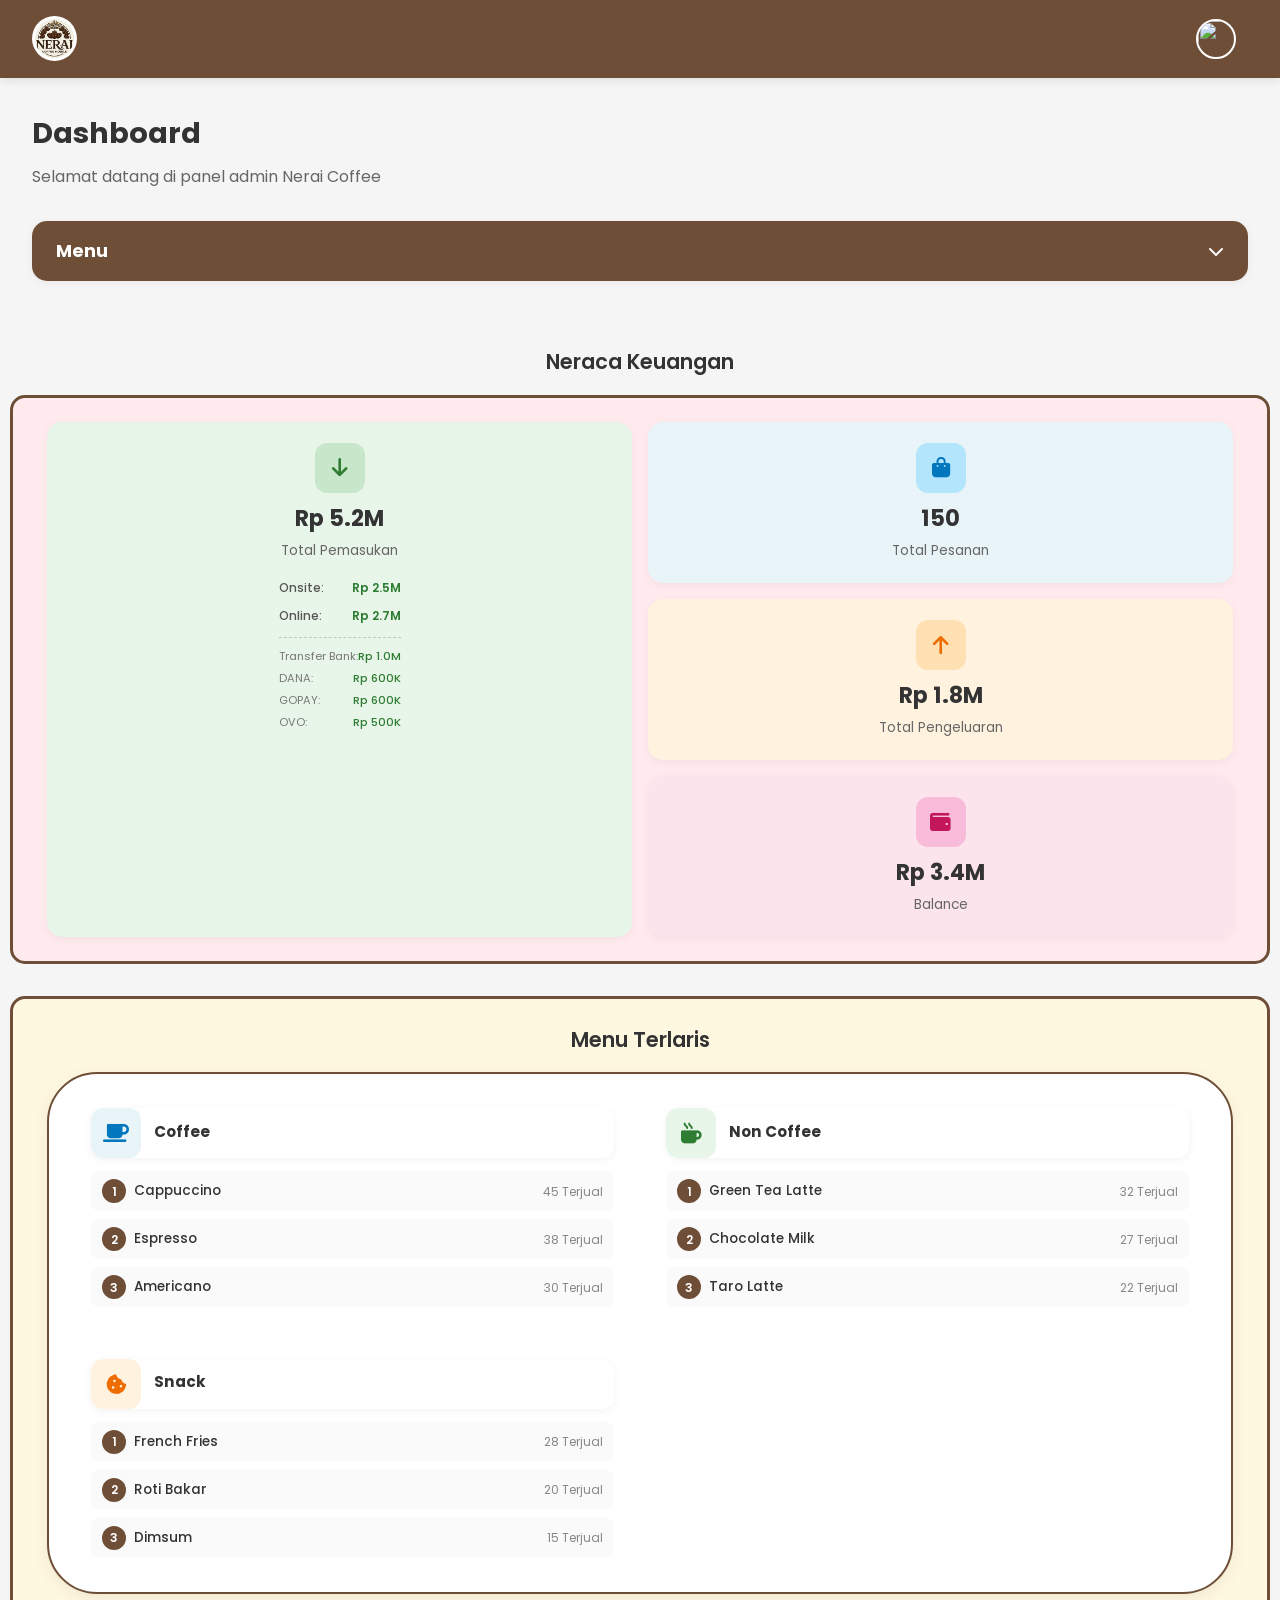
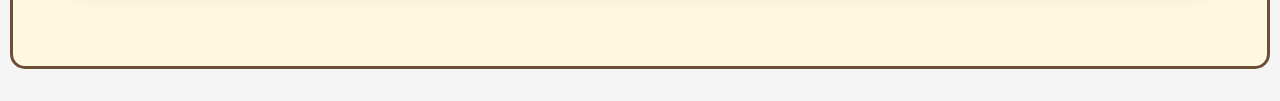
==== dashboard.html @ 58b6d2fd "Add files via upload" ====
<!DOCTYPE html>
<html lang="id">
<head>
    <meta charset="UTF-8">
    <meta name="viewport" content="width=device-width, initial-scale=1.0">
    <title>Dashboard - Nerai Coffee</title>
    <link rel="stylesheet" href="styles.css">
    <link href="https://fonts.googleapis.com/css2?family=Poppins:wght@300;400;500;600;700&display=swap" rel="stylesheet">
    <link rel="stylesheet" href="https://cdnjs.cloudflare.com/ajax/libs/font-awesome/6.4.0/css/all.min.css">
    <script src="https://unpkg.com/@supabase/supabase-js@2"></script>
    <style>
        * {
            margin: 0;
            padding: 0;
            box-sizing: border-box;
        }

        body {
            font-family: 'Poppins', sans-serif;
            background: #f5f5f5;
            min-height: 100vh;
        }

        /* Dashboard Navbar */
        .dashboard-navbar {
            background: #6f4e37;
            padding: 0.8rem 2rem;
            display: flex;
            justify-content: space-between;
            align-items: center;
            box-shadow: 0 2px 10px rgba(0, 0, 0, 0.1);
        }

        .navbar-left {
            display: flex;
            align-items: center;
            gap: 12px;
        }

        .navbar-logo {
            width: 45px;
            height: 45px;
            border-radius: 50%;
            object-fit: contain;
            background: white;
            padding: 3px;
        }

        .navbar-brand {
            color: white;
            font-size: 1.4rem;
            font-weight: 600;
        }

        .navbar-right {
            display: flex;
            align-items: center;
            gap: 12px;
        }

        .admin-info {
            display: flex;
            align-items: center;
            gap: 10px;
            cursor: pointer;
            padding: 6px 12px;
            border-radius: 25px;
            transition: background 0.3s ease;
        }

        .admin-info:hover {
            background: rgba(255, 255, 255, 0.1);
        }

        .admin-name {
            color: white;
            font-size: 0.95rem;
            font-weight: 500;
        }

        .admin-photo {
            width: 40px;
            height: 40px;
            border-radius: 50%;
            object-fit: cover;
            border: 2px solid white;
        }

        /* Dashboard Content */
        .dashboard-container {
            padding: 2rem;
            max-width: 1400px;
            margin: 0 auto;
        }

        .dashboard-header {
            margin-bottom: 2rem;
        }

        .dashboard-header h1 {
            color: #333;
            font-size: 1.8rem;
            margin-bottom: 0.5rem;
        }

        .dashboard-header p {
            color: #666;
            font-size: 1rem;
        }

        /* Section Title */
        .section-title {
            font-size: 1.3rem;
            color: #333;
            margin-bottom: 1rem;
            margin-top: 0;
            font-weight: 600;
            text-align: center;
        }

        .menu-popular-container .section-title {
            margin-top: 0;
        }

        /* Stats Container */
        .stats-container {
            background: #ffebee;
            padding: 1.5rem;
            padding-left: calc(1.5rem + 10px);
            padding-right: calc(1.5rem + 10px);
            border-radius: 15px;
            margin-bottom: 2rem;
            border: 3px solid #6f4e37;
            margin-left: 10px;
            margin-right: 10px;
        }

        /* Stats Cards */
        .stats-grid {
            display: grid;
            grid-template-columns: 1fr 1fr;
            gap: 1rem;
        }

        .stat-card.revenue {
            grid-row: span 3;
        }

        .stat-card {
            padding: 1.2rem;
            border-radius: 15px;
            display: flex;
            flex-direction: column;
            align-items: center;
            text-align: center;
            gap: 0.5rem;
            box-shadow: 0 2px 8px rgba(0, 0, 0, 0.05);
            border: 2px solid transparent;
            transition: all 0.3s ease;
            cursor: pointer;
        }

        .stat-card:hover {
            border: 2px solid #6f4e37;
            transform: scale(1.03) translateY(-5px);
            box-shadow: 0 8px 20px rgba(111, 78, 55, 0.2);
        }

        .stat-card.orders {
            background: #e8f4f8;
        }

        .stat-card.revenue {
            background: #e8f5e9;
        }

        .stat-card.expense {
            background: #fff3e0;
        }

        .stat-card.balance {
            background: #fce4ec;
        }

        .stat-icon {
            width: 50px;
            height: 50px;
            border-radius: 12px;
            display: flex;
            align-items: center;
            justify-content: center;
            font-size: 1.3rem;
        }

        .stat-card.orders .stat-icon {
            background: #b3e5fc;
            color: #0277bd;
        }

        .stat-card.revenue .stat-icon {
            background: #c8e6c9;
            color: #2e7d32;
        }

        .stat-card.expense .stat-icon {
            background: #ffe0b2;
            color: #ef6c00;
        }

        .stat-card.balance .stat-icon {
            background: #f8bbd9;
            color: #c2185b;
        }

        .menu-btn.logout-btn {
            background: #ffebee;
            border-color: #dc3545;
        }

        .menu-btn.logout-btn i,
        .menu-btn.logout-btn span {
            color: #dc3545;
        }

        .menu-btn.logout-btn:hover {
            background: #dc3545;
            border-color: #dc3545;
        }

        .menu-btn.logout-btn:hover i,
        .menu-btn.logout-btn:hover span {
            color: white;
        }

        /* Menu Accordion */

        .stat-content h3 {
            font-size: 1.4rem;
            color: #333;
            margin-bottom: 0.2rem;
        }

        .stat-content p {
            color: #666;
            font-size: 0.85rem;
        }

        /* Revenue Breakdown */
        .revenue-breakdown {
            margin-top: 0.8rem;
            width: 100%;
            text-align: left;
        }

        .breakdown-item {
            display: flex;
            justify-content: space-between;
            font-size: 0.75rem;
            padding: 4px 0;
            color: #555;
        }

        .breakdown-label {
            font-weight: 500;
        }

        .breakdown-value {
            font-weight: 600;
            color: #2e7d32;
        }

        .online-breakdown {
            margin-top: 0.5rem;
            padding-top: 0.5rem;
            border-top: 1px dashed rgba(46, 125, 50, 0.3);
        }

        .breakdown-item-small {
            display: flex;
            justify-content: space-between;
            font-size: 0.7rem;
            padding: 2px 0;
            color: #777;
        }

        .breakdown-label-small {
            font-weight: 400;
        }

        .breakdown-value-small {
            font-weight: 500;
            color: #2e7d32;
        }

        /* Menu Popular Container */
        .menu-popular-container {
            background: #fff8e1;
            padding: 1.5rem;
            padding-left: calc(1.5rem + 10px);
            padding-right: calc(1.5rem + 10px);
            border-radius: 15px;
            border: 3px solid #6f4e37;
            margin-bottom: 2rem;
            margin-left: 10px;
            margin-right: 10px;
            max-width: 100%;
            box-sizing: border-box;
        }

        .menu-categories {
            display: grid;
            grid-template-columns: repeat(2, 1fr);
            gap: 1rem;
            width: 100%;
        }

        .menu-category {
            background: white;
            border-radius: 12px;
            padding: 1rem;
            display: flex;
            align-items: center;
            gap: 0.8rem;
            box-shadow: 0 2px 8px rgba(0, 0, 0, 0.05);
            border: 2px solid transparent;
            transition: all 0.3s ease;
            cursor: pointer;
            overflow: hidden;
            min-width: 0;
        }

        .menu-category:hover {
            border: 2px solid #6f4e37;
            transform: translateY(-3px);
            box-shadow: 0 4px 12px rgba(111, 78, 55, 0.15);
        }

        .category-icon {
            width: 50px;
            height: 50px;
            border-radius: 12px;
            display: flex;
            align-items: center;
            justify-content: center;
            font-size: 1.3rem;
            flex-shrink: 0;
        }

        .menu-category.coffee .category-icon {
            background: #e8f4f8;
            color: #0277bd;
        }

        .menu-category.noncoffee .category-icon {
            background: #e8f5e9;
            color: #2e7d32;
        }

        .menu-category.snack .category-icon {
            background: #fff3e0;
            color: #ef6c00;
        }

        .menu-category.dessert .category-icon {
            background: #fce4ec;
            color: #c2185b;
        }

        /* Menu Category Group */
        .menu-category-group {
            background: white;
            border-radius: 12px;
            padding: 1rem;
            border: 2px solid transparent;
            transition: all 0.3s ease;
            overflow: hidden;
            min-width: 0;
        }

        .menu-category-group:hover {
            border: 2px solid #6f4e37;
            transform: translateY(-3px);
            box-shadow: 0 4px 12px rgba(111, 78, 55, 0.15);
        }

        .menu-category-group .menu-category {
            border: none;
            padding: 0;
            margin-bottom: 0.8rem;
        }

        .menu-category-group .menu-category:hover {
            transform: none;
            box-shadow: none;
            border: none;
        }

        .category-items {
            display: flex;
            flex-direction: column;
            gap: 0.5rem;
        }

        .category-item {
            display: flex;
            align-items: center;
            gap: 0.5rem;
            padding: 0.5rem 0.7rem;
            background: #fafafa;
            border-radius: 8px;
            font-size: 0.85rem;
        }

        .item-rank {
            width: 24px;
            height: 24px;
            border-radius: 50%;
            background: #6f4e37;
            color: white;
            display: flex;
            align-items: center;
            justify-content: center;
            font-size: 0.75rem;
            font-weight: 600;
            flex-shrink: 0;
        }

        .category-item .item-name {
            flex: 1;
            color: #333;
            font-weight: 500;
            overflow-wrap: break-word;
            word-break: break-word;
        }

        .category-item .item-count {
            color: #888;
            font-size: 0.75rem;
            flex-shrink: 0;
        }

        .category-content h3 {
            font-size: 0.95rem;
            color: #333;
            margin-bottom: 0.2rem;
        }

        .best-item {
            font-size: 0.85rem;
            color: #6f4e37;
            font-weight: 600;
            margin-bottom: 0.1rem;
            word-break: break-word;
            overflow-wrap: break-word;
        }

        .item-count {
            font-size: 0.75rem;
            color: #666;
            word-break: break-word;
            overflow-wrap: break-word;
        }

        /* Menu Accordion */
        .menu-accordion {
            background: white;
            border-radius: 15px;
            box-shadow: 0 2px 10px rgba(0, 0, 0, 0.05);
            margin-bottom: 2rem;
            overflow: hidden;
        }

        .accordion-header {
            background: #6f4e37;
            padding: 1rem 1.5rem;
            display: flex;
            justify-content: space-between;
            align-items: center;
            cursor: pointer;
            transition: background 0.3s ease;
        }

        .accordion-header:hover {
            background: #5a3f2d;
        }

        .accordion-header h3 {
            color: white;
            font-size: 1.1rem;
            margin: 0;
        }

        .accordion-header i {
            color: white;
            font-size: 1rem;
            transition: transform 0.3s ease;
        }

        .accordion-header.active i {
            transform: rotate(180deg);
        }

        .accordion-content {
            max-height: 0;
            overflow: hidden;
            transition: max-height 0.3s ease;
            background: white;
        }

        .accordion-content.active {
            max-height: 500px;
        }

        .menu-buttons {
            padding: 1.5rem;
            display: flex;
            flex-wrap: wrap;
            gap: 1rem;
            justify-content: center;
        }

        .menu-btn {
            width: 100px;
            height: 100px;
            border-radius: 12px;
            background: #f5f5f5;
            border: 2px solid #6f4e37;
            display: flex;
            flex-direction: column;
            align-items: center;
            justify-content: center;
            gap: 8px;
            cursor: pointer;
            transition: all 0.3s ease;
        }

        .menu-btn:hover {
            background: #6f4e37;
            transform: scale(1.05);
            box-shadow: 0 4px 15px rgba(111, 78, 55, 0.3);
            border-radius: 12px;
        }

        .menu-btn:hover i,
        .menu-btn:hover span {
            color: white;
        }

        .menu-btn i {
            font-size: 1.8rem;
            color: #6f4e37;
            transition: color 0.3s ease;
        }

        .menu-btn span {
            font-size: 0.75rem;
            color: #333;
            font-weight: 500;
            transition: color 0.3s ease;
        }

        /* Responsive */
        @media (max-width: 768px) {
            .dashboard-navbar {
                padding: 0.8rem 1rem;
            }

            .navbar-brand {
                font-size: 1.1rem;
            }

            .admin-name {
                display: none;
            }

            .dashboard-container {
                padding: 1rem;
            }

            .stats-container {
                padding: 1rem;
            }

            .stats-grid {
                grid-template-columns: repeat(2, 1fr);
                gap: 0.8rem;
            }

            .stat-card {
                padding: 1rem;
            }

            .stat-icon {
                width: 45px;
                height: 45px;
                font-size: 1.1rem;
            }

            .stat-content h3 {
                font-size: 1.2rem;
            }

            .stat-content p {
                font-size: 0.75rem;
            }

            .dashboard-header h1 {
                font-size: 1.5rem;
            }

            .dashboard-header p {
                font-size: 0.9rem;
            }

            .menu-categories {
                grid-template-columns: 1fr;
            }

            .menu-category-group {
                margin-bottom: 0.5rem;
            }
        }

        @media (max-width: 480px) {
            .stats-grid {
                grid-template-columns: 1fr;
            }
        }
    </style>
</head>
<body>
    <!-- Dashboard Navbar -->
    <nav class="dashboard-navbar">
        <div class="navbar-left">
            <img id="navLogo" src="logo.png" alt="" class="navbar-logo">
            <span id="navBrand" class="navbar-brand"></span>
        </div>
        <div class="navbar-right">
            <div class="admin-info" onclick="showAdminMenu()">
                <span id="navAdminName" class="admin-name"></span>
                <img id="navAdminPhoto" src="" alt="" class="admin-photo">
            </div>
        </div>
    </nav>

    <!-- Dashboard Content -->
    <div class="dashboard-container">
        <div class="dashboard-header">
            <h1>Dashboard</h1>
            <p>Selamat datang di panel admin Nerai Coffee</p>
        </div>

        <!-- Menu Accordion -->
        <div class="menu-accordion">
            <div class="accordion-header" onclick="toggleAccordion()">
                <h3>Menu</h3>
                <i class="fas fa-chevron-down" id="accordionIcon"></i>
            </div>
            <div class="accordion-content" id="accordionContent">
                <div class="menu-buttons">
                    <button class="menu-btn" onclick="navigateTo('identitas')">
                        <i class="fas fa-user"></i>
                        <span>Identitas</span>
                    </button>
                    <button class="menu-btn" onclick="navigateTo('pengaturan')">
                        <i class="fas fa-cog"></i>
                        <span>Pengaturan</span>
                    </button>
                    <button class="menu-btn" onclick="navigateTo('product')">
                        <i class="fas fa-coffee"></i>
                        <span>Product</span>
                    </button>
                    <button class="menu-btn" onclick="navigateTo('pemasukan')">
                        <i class="fas fa-arrow-down"></i>
                        <span>Pemasukan</span>
                    </button>
                    <button class="menu-btn" onclick="navigateTo('pengeluaran')">
                        <i class="fas fa-arrow-up"></i>
                        <span>Pengeluaran</span>
                    </button>
                    <button class="menu-btn" onclick="navigateTo('laporan')">
                        <i class="fas fa-file-alt"></i>
                        <span>Laporan</span>
                    </button>
                    <button class="menu-btn" onclick="navigateTo('transaksi-berlangsung')">
                        <i class="fas fa-spinner fa-spin"></i>
                        <span>Transaksi Berlangsung</span>
                    </button>
                    <button class="menu-btn" onclick="navigateTo('backup-reset')">
                        <i class="fas fa-database"></i>
                        <span>Back Up & Reset</span>
                    </button>
                    <button class="menu-btn logout-btn" onclick="handleLogout()">
                        <i class="fas fa-sign-out-alt"></i>
                        <span>LogOut</span>
                    </button>
                </div>
            </div>
        </div>
    </div>

    <h2 class="section-title">Neraca Keuangan</h2>
    <!-- Stats Cards Container -->
    <div class="stats-container">
        <div class="stats-grid">
            <div class="stat-card revenue">
                <div class="stat-icon">
                    <i class="fas fa-arrow-down"></i>
                </div>
                <div class="stat-content">
                    <h3>Rp 5.2M</h3>
                    <p>Total Pemasukan</p>
                    <div class="revenue-breakdown">
                        <div class="breakdown-item">
                            <span class="breakdown-label">Onsite:</span>
                            <span class="breakdown-value">Rp 2.5M</span>
                        </div>
                        <div class="breakdown-item">
                            <span class="breakdown-label">Online:</span>
                            <span class="breakdown-value">Rp 2.7M</span>
                        </div>
                        <div class="online-breakdown">
                            <div class="breakdown-item-small">
                                <span class="breakdown-label-small">Transfer Bank:</span>
                                <span class="breakdown-value-small">Rp 1.0M</span>
                            </div>
                            <div class="breakdown-item-small">
                                <span class="breakdown-label-small">DANA:</span>
                                <span class="breakdown-value-small">Rp 600K</span>
                            </div>
                            <div class="breakdown-item-small">
                                <span class="breakdown-label-small">GOPAY:</span>
                                <span class="breakdown-value-small">Rp 600K</span>
                            </div>
                            <div class="breakdown-item-small">
                                <span class="breakdown-label-small">OVO:</span>
                                <span class="breakdown-value-small">Rp 500K</span>
                            </div>
                        </div>
                    </div>
                </div>
            </div>
            <div class="stat-card orders">
                <div class="stat-icon">
                    <i class="fas fa-shopping-bag"></i>
                </div>
                <div class="stat-content">
                    <h3>150</h3>
                    <p>Total Pesanan</p>
                </div>
            </div>
            <div class="stat-card expense">
                <div class="stat-icon">
                    <i class="fas fa-arrow-up"></i>
                </div>
                <div class="stat-content">
                    <h3>Rp 1.8M</h3>
                    <p>Total Pengeluaran</p>
                </div>
            </div>
            <div class="stat-card balance">
                <div class="stat-icon">
                    <i class="fas fa-wallet"></i>
                </div>
                <div class="stat-content">
                    <h3>Rp 3.4M</h3>
                    <p>Balance</p>
                </div>
            </div>
        </div>
    </div>

    <!-- Menu Terlaris -->
    <div class="menu-popular-container">
        <h2 class="section-title">Menu Terlaris</h2>
        <div class="menu-categories">
            <!-- Coffee -->
            <div class="menu-category-group coffee-group">
                <div class="menu-category coffee">
                    <div class="category-icon">
                        <i class="fas fa-coffee"></i>
                    </div>
                    <div class="category-content">
                        <h3>Coffee</h3>
                    </div>
                </div>
                <div class="category-items">
                    <div class="category-item">
                        <span class="item-rank">1</span>
                        <span class="item-name">Cappuccino</span>
                        <span class="item-count">45 Terjual</span>
                    </div>
                    <div class="category-item">
                        <span class="item-rank">2</span>
                        <span class="item-name">Espresso</span>
                        <span class="item-count">38 Terjual</span>
                    </div>
                    <div class="category-item">
                        <span class="item-rank">3</span>
                        <span class="item-name">Americano</span>
                        <span class="item-count">30 Terjual</span>
                    </div>
                </div>
            </div>

            <!-- Non Coffee -->
            <div class="menu-category-group noncoffee-group">
                <div class="menu-category noncoffee">
                    <div class="category-icon">
                        <i class="fas fa-mug-hot"></i>
                    </div>
                    <div class="category-content">
                        <h3>Non Coffee</h3>
                    </div>
                </div>
                <div class="category-items">
                    <div class="category-item">
                        <span class="item-rank">1</span>
                        <span class="item-name">Green Tea Latte</span>
                        <span class="item-count">32 Terjual</span>
                    </div>
                    <div class="category-item">
                        <span class="item-rank">2</span>
                        <span class="item-name">Chocolate Milk</span>
                        <span class="item-count">27 Terjual</span>
                    </div>
                    <div class="category-item">
                        <span class="item-rank">3</span>
                        <span class="item-name">Taro Latte</span>
                        <span class="item-count">22 Terjual</span>
                    </div>
                </div>
            </div>

            <!-- Snack -->
            <div class="menu-category-group snack-group">
                <div class="menu-category snack">
                    <div class="category-icon">
                        <i class="fas fa-cookie-bite"></i>
                    </div>
                    <div class="category-content">
                        <h3>Snack</h3>
                    </div>
                </div>
                <div class="category-items">
                    <div class="category-item">
                        <span class="item-rank">1</span>
                        <span class="item-name">French Fries</span>
                        <span class="item-count">28 Terjual</span>
                    </div>
                    <div class="category-item">
                        <span class="item-rank">2</span>
                        <span class="item-name">Roti Bakar</span>
                        <span class="item-count">20 Terjual</span>
                    </div>
                    <div class="category-item">
                        <span class="item-rank">3</span>
                        <span class="item-name">Dimsum</span>
                        <span class="item-count">15 Terjual</span>
                    </div>
                </div>
            </div>
        </div>
    </div>

    <script>
        function toggleAccordion() {
            const header = document.querySelector('.accordion-header');
            const content = document.getElementById('accordionContent');
            const icon = document.getElementById('accordionIcon');
            
            header.classList.toggle('active');
            content.classList.toggle('active');
        }

        // Close accordion when clicking outside
        document.addEventListener('click', function(event) {
            const accordion = document.querySelector('.menu-accordion');
            const header = document.querySelector('.accordion-header');
            const content = document.getElementById('accordionContent');
            
            if (!accordion.contains(event.target) && content.classList.contains('active')) {
                header.classList.remove('active');
                content.classList.remove('active');
            }
        });

        // Supabase Configuration
        const supabaseUrl = 'https://fzrmhmedruvzyvyvgudw.supabase.co';
        const supabaseKey = 'eyJhbGciOiJIUzI1NiIsInR5cCI6IkpXVCJ9.eyJpc3MiOiJzdXBhYmFzZSIsInJlZiI6ImZ6cm1obWVkcnV2enl2eXZndWR3Iiwicm9sZSI6ImFub24iLCJpYXQiOjE3Nzc3NDkzODUsImV4cCI6MjA5MzMyNTM4NX0.0HNIWfahho-IswD2xUDcsADo6GgtN7DgBJj-SlznXNE';
        let supabaseClient;
        try {
            supabaseClient = window.supabase.createClient(supabaseUrl, supabaseKey);
        } catch(e) {
            console.error('Supabase init error:', e);
        }

        // Load navbar data from Supabase
        async function loadNavbarData() {
            if (!supabaseClient) return;
            try {
                const { data, error } = await supabaseClient
                    .from('identitas')
                    .select('*')
                    .limit(1);
                
                if (error) {
                    console.error('Load navbar error:', error);
                    return;
                }
                
                if (data && data.length > 0) {
                    const row = data[0];
                    if (row.logo_usaha) document.getElementById('navLogo').src = row.logo_usaha;
                    if (row.nama_usaha) document.getElementById('navBrand').textContent = row.nama_usaha;
                    if (row.owner) document.getElementById('navAdminName').textContent = row.owner;
                    if (row.photo_owner) document.getElementById('navAdminPhoto').src = row.photo_owner;
                }
            } catch(e) {
                console.error('Load navbar error:', e);
            }
        }

        document.addEventListener('DOMContentLoaded', function() {
            loadNavbarData();
        });

        function navigateTo(page) {
            if (page === 'identitas') {
                window.location.href = 'identitas.html';
            } else if (page === 'pengaturan') {
                window.location.href = 'pengaturan.html';
            } else {
                showNotification(`Navigasi ke ${page}`, 'info');
            }
        }

        function handleLogout() {
            showNotification('Logout berhasil!', 'success');
            setTimeout(() => {
                window.location.href = 'index.html';
            }, 1500);
        }

        function showAdminMenu() {
            // Demo function - can be expanded with dropdown menu
            showNotification('Menu admin clicked', 'info');
        }

        // Notification function
        function showNotification(message, type = 'info') {
            const notification = document.createElement('div');
            notification.style.cssText = `
                position: fixed;
                top: 20px;
                right: 20px;
                padding: 15px 20px;
                border-radius: 8px;
                color: white;
                font-weight: 500;
                z-index: 9999;
                animation: slideIn 0.3s ease;
                background: ${type === 'success' ? '#28a745' : type === 'error' ? '#dc3545' : '#6f4e37'};
            `;
            notification.textContent = message;
            document.body.appendChild(notification);

            setTimeout(() => {
                notification.style.animation = 'slideOut 0.3s ease';
                setTimeout(() => notification.remove(), 300);
            }, 3000);
        }
    </script>
</body>
</html>
---- styles.css ----
* {
    margin: 0;
    padding: 0;
    box-sizing: border-box;
}

body {
    font-family: 'Poppins', sans-serif;
    line-height: 1.6;
    color: #333;
    background-color: #f8f9fa;
}

.container {
    max-width: 1200px;
    margin: 0 auto;
    padding: 0 20px;
}

/* Header */
.header {
    background: #fff;
    box-shadow: 0 2px 10px rgba(0,0,0,0.1);
    position: fixed;
    top: 0;
    width: 100%;
    z-index: 1000;
}

.nav-wrapper {
    display: flex;
    justify-content: space-between;
    align-items: center;
    padding: 1rem 0;
}

.logo {
    display: flex;
    align-items: center;
    font-size: 1.5rem;
    font-weight: 600;
    color: #6f4e37;
}

.logo-img {
    width: 36px;
    height: 36px;
    margin-right: 10px;
    object-fit: contain;
    border-radius: 50%;
    padding: 2px;
    background: white;
}

.orders-btn {
    background: transparent;
    color: #6f4e37;
    border: 2px solid #6f4e37;
    padding: 10px 15px;
    border-radius: 50px;
    cursor: pointer;
    font-size: 1.1rem;
    transition: all 0.3s ease;
}

.orders-btn:hover {
    background: #6f4e37;
    color: white;
}

.cart-btn {
    background: #6f4e37;
    color: white;
    border: none;
    padding: 10px 15px;
    border-radius: 50px;
    cursor: pointer;
    position: relative;
    font-size: 1.1rem;
}

.cart-count {
    position: absolute;
    top: -5px;
    right: -5px;
    background: #ff6b6b;
    color: white;
    border-radius: 50%;
    width: 20px;
    height: 20px;
    display: flex;
    align-items: center;
    justify-content: center;
    font-size: 0.8rem;
    font-weight: bold;
}

/* Hero Section */
.hero {
    background: linear-gradient(135deg, rgba(0, 0, 0, 0.7) 0%, rgba(0, 0, 0, 0.5) 100%), url('bg hero.jpg');
    background-size: cover;
    background-position: center;
    background-repeat: no-repeat;
    color: white;
    padding: 120px 0 80px;
    text-align: center;
}

.hero-content h1 {
    font-size: 2.5rem;
    margin-bottom: 1rem;
    font-weight: 600;
}

.hero-content p {
    font-size: 1.1rem;
    margin-bottom: 2rem;
    opacity: 0.9;
}

.hero-buttons {
    display: flex;
    gap: 1rem;
    justify-content: center;
    flex-wrap: wrap;
}

.btn {
    padding: 12px 24px;
    border: none;
    border-radius: 50px;
    cursor: pointer;
    font-size: 1rem;
    font-weight: 500;
    transition: all 0.3s ease;
    text-decoration: none;
    display: inline-flex;
    align-items: center;
    gap: 8px;
}

.btn-primary {
    background: #ff6b6b;
    color: white;
}

.btn-primary:hover {
    background: #ff5252;
    transform: translateY(-2px);
}

.btn-outline {
    background: transparent;
    color: white;
    border: 2px solid white;
}

.btn-outline:hover {
    background: white;
    color: #6f4e37;
}

/* About Section */
.about {
    padding: 80px 0;
    background: #f8f8f8;
}

.about-content {
    max-width: 800px;
    margin: 0 auto;
    text-align: center;
}

.about-logo {
    width: 80px;
    height: 80px;
    object-fit: contain;
    margin-bottom: 15px;
    border: 2px solid #ccc;
    border-radius: 12px;
    padding: 5px;
    background: white;
}

.about-content .section-title {
    color: #6f4e37;
    margin-bottom: 30px;
}

.about-text {
    line-height: 1.8;
    color: #555;
}

.about-text p {
    margin-bottom: 20px;
    font-size: 1.1rem;
}

.about-text p:last-child {
    margin-bottom: 0;
}

.about-owner {
    display: flex;
    flex-direction: column;
    align-items: center;
    margin-top: 40px;
}

.owner-photo {
    width: 120px;
    height: 120px;
    border-radius: 50%;
    overflow: hidden;
    border: 4px solid #6f4e37;
    box-shadow: 0 4px 15px rgba(0, 0, 0, 0.15);
}

.owner-photo img {
    width: 100%;
    height: 100%;
    object-fit: cover;
}

.owner-label {
    margin-top: 12px;
    font-size: 1rem;
    font-weight: 600;
    color: #6f4e37;
    text-transform: uppercase;
    letter-spacing: 2px;
}

/* Location Section */
.location {
    padding: 80px 0;
    background: white;
}

.location .section-title {
    color: #6f4e37;
    margin-bottom: 30px;
    text-align: center;
}

.location-content {
    max-width: 600px;
    margin: 0 auto;
}

.location-map {
    margin-bottom: 20px;
    border-radius: 15px;
    overflow: hidden;
    box-shadow: 0 4px 15px rgba(0, 0, 0, 0.1);
}

.location-map iframe {
    display: block;
    border-radius: 15px;
}

.location-info {
    text-align: center;
}

.location-name {
    display: flex;
    align-items: center;
    justify-content: center;
    gap: 10px;
    font-size: 1.2rem;
    font-weight: 600;
    color: #333;
    margin-bottom: 8px;
}

.location-name i {
    color: #6f4e37;
    font-size: 1.4rem;
}

.location-address {
    color: #666;
    font-size: 0.95rem;
    line-height: 1.6;
}

/* Catering Section */
.catering {
    padding: 60px 0;
    background: #6f4e37;
}

.catering-content {
    max-width: 600px;
    margin: 0 auto;
    text-align: center;
    color: white;
}

.catering-icon {
    margin-bottom: 20px;
}

.catering-icon i {
    font-size: 3rem;
    color: rgba(255, 255, 255, 0.9);
}

.catering-content h3 {
    font-size: 1.5rem;
    margin-bottom: 15px;
    color: white;
}

.catering-content p {
    font-size: 1rem;
    line-height: 1.7;
    color: rgba(255, 255, 255, 0.9);
    margin-bottom: 25px;
}

.catering-content .btn-primary {
    background: white;
    color: #6f4e37;
    border: none;
    padding: 12px 30px;
    font-size: 1rem;
}

.catering-content .btn-primary:hover {
    background: #f0e6dc;
}

/* Features Section */
.features {
    padding: 80px 0;
    background-size: cover;
    background-position: center;
    background-repeat: no-repeat;
    transition: background-image 0.5s ease;
    min-height: 400px;
    display: flex;
    align-items: center;
}

.feature-text-container {
    max-width: 500px;
    margin: 0 auto;
    text-align: center;
}

.feature-text {
    background: rgba(255, 255, 255, 0.95);
    padding: 40px 30px;
    border-radius: 15px;
    box-shadow: 0 4px 20px rgba(0, 0, 0, 0.1);
    transition: all 0.5s ease;
}

.feature-text i {
    font-size: 3rem;
    color: #6f4e37;
    margin-bottom: 1rem;
}

.feature-text h3 {
    font-size: 1.5rem;
    margin-bottom: 0.5rem;
    color: #333;
}

.feature-text p {
    color: #666;
    line-height: 1.6;
}

.features-grid {
    display: grid;
    grid-template-columns: repeat(auto-fit, minmax(250px, 1fr));
    gap: 2rem;
    margin-top: 3rem;
}

.feature-card {
    text-align: center;
    padding: 2rem;
    background: #f8f8f8;
    border-radius: 10px;
    transition: transform 0.3s ease;
    background-size: cover;
    background-position: center;
    background-repeat: no-repeat;
    position: relative;
    height: 100%;
    display: flex;
    align-items: center;
    justify-content: center;
}

.carousel-slide .feature-card {
    border-radius: 15px;
    background-attachment: scroll;
}

.feature-card-overlay {
    background: rgba(0, 0, 0, 0.5);
    padding: 2rem;
    border-radius: 10px;
    width: 100%;
    height: 100%;
    display: flex;
    flex-direction: column;
    align-items: center;
    justify-content: center;
}

.carousel-slide .feature-card-overlay {
    background: rgba(0, 0, 0, 0.6);
    border-radius: 0;
}

.feature-card:hover {
    transform: translateY(-5px);
}

.feature-card i {
    font-size: 3rem;
    color: #6f4e37;
    margin-bottom: 1rem;
}

.carousel-slide .feature-card i {
    color: #fff;
    font-size: 3.5rem;
}

.feature-card h3 {
    font-size: 1.3rem;
    margin-bottom: 0.5rem;
    color: #333;
}

.feature-card p {
    color: #666;
}

/* Menu Section */
.menu {
    padding: 80px 0 0;
    background: linear-gradient(135deg, #fef5e7 0%, #fdebd0 100%);
    height: 100vh;
    display: flex;
    flex-direction: column;
}

.menu-container {
    flex: 1;
    overflow-y: auto;
    padding: 0 20px 40px;
    scrollbar-width: thin;
    scrollbar-color: #6f4e37 #fdebd0;
}

/* Custom scrollbar untuk webkit browsers */
.menu-container::-webkit-scrollbar {
    width: 8px;
}

.menu-container::-webkit-scrollbar-track {
    background: #fdebd0;
    border-radius: 4px;
}

.menu-container::-webkit-scrollbar-thumb {
    background: #6f4e37;
    border-radius: 4px;
}

.menu-container::-webkit-scrollbar-thumb:hover {
    background: #5d4037;
}

.section-title {
    text-align: center;
    font-size: 2.5rem;
    margin-bottom: 3rem;
    color: #333;
}

.menu-categories {
    display: flex;
    justify-content: center;
    gap: 1rem;
    margin-bottom: 3rem;
    flex-wrap: wrap;
    background: white;
    padding: 1rem 1.5rem;
    border-radius: 50px;
    border: 2px solid #6f4e37;
    box-shadow: 0 4px 15px rgba(111, 78, 55, 0.1);
}

.category-btn {
    padding: 10px 20px;
    border: none;
    background: #f5f5f5;
    color: #6f4e37;
    border-radius: 50px;
    cursor: pointer;
    transition: all 0.3s ease;
    font-weight: 500;
    font-size: 0.85rem;
    white-space: nowrap;
}

.category-btn.active,
.category-btn:hover {
    background: #6f4e37;
    color: white;
    transform: scale(1.05);
}

.menu-grid {
    display: grid;
    grid-template-columns: repeat(auto-fit, minmax(300px, 1fr));
    gap: 2rem;
}

.menu-item {
    background: white;
    border-radius: 10px;
    overflow: hidden;
    box-shadow: 0 5px 15px rgba(0,0,0,0.1);
    transition: transform 0.3s ease;
}

.menu-item:hover {
    transform: translateY(-5px);
}

.menu-item-image {
    width: 100%;
    height: 200px;
    object-fit: cover;
}

.menu-item-content {
    padding: 1.5rem;
}

.menu-item-title {
    font-size: 1.2rem;
    font-weight: 600;
    margin-bottom: 1rem;
    color: #333;
    text-align: center;
}

.menu-item-price {
    font-size: 1.3rem;
    font-weight: 600;
    color: #6f4e37;
    text-align: center;
}




/* Cart Sidebar */
.cart-sidebar {
    position: fixed;
    right: -400px;
    top: 0;
    width: 400px;
    height: 100vh;
    background: white;
    box-shadow: -5px 0 15px rgba(0,0,0,0.1);
    z-index: 1001;
    transition: right 0.3s ease;
}

.cart-sidebar.active {
    right: 0;
}

.cart-header {
    display: flex;
    justify-content: space-between;
    align-items: center;
    padding: 1.5rem;
    border-bottom: 1px solid #eee;
}

.cart-header h3 {
    font-size: 1.5rem;
    color: #333;
}

.close-btn {
    background: none;
    border: none;
    font-size: 1.5rem;
    cursor: pointer;
    color: #666;
}

.cart-items {
    padding: 1.5rem;
    max-height: calc(100vh - 250px);
    overflow-y: auto;
}

.empty-cart {
    text-align: center;
    color: #666;
    padding: 2rem;
}

.cart-item {
    display: flex;
    justify-content: space-between;
    align-items: center;
    padding: 1rem;
    border-bottom: 1px solid #eee;
}

.cart-item-info {
    flex: 1;
}

.cart-item-name {
    font-weight: 600;
    margin-bottom: 0.5rem;
}

.cart-item-price {
    color: #6f4e37;
    font-weight: 500;
}

.quantity-controls {
    display: flex;
    align-items: center;
    gap: 0.5rem;
}

.quantity-btn {
    background: #f0f0f0;
    border: none;
    width: 25px;
    height: 25px;
    border-radius: 50%;
    cursor: pointer;
    font-size: 0.8rem;
}

.quantity {
    font-weight: 600;
    min-width: 20px;
    text-align: center;
}

.cart-footer {
    padding: 1.5rem;
    border-top: 1px solid #eee;
    position: absolute;
    bottom: 0;
    width: 100%;
    background: white;
}

.cart-total {
    display: flex;
    justify-content: space-between;
    align-items: center;
    margin-bottom: 1rem;
    font-size: 1.2rem;
    font-weight: 600;
}

/* Modal */
.modal {
    display: none;
    position: fixed;
    top: 0;
    left: 0;
    width: 100%;
    height: 100%;
    background: rgba(0,0,0,0);
    z-index: 1002;
    justify-content: center;
    align-items: center;
    opacity: 0;
    transition: all 0.3s ease;
}

.modal.active {
    display: flex;
    opacity: 1;
    background: rgba(0,0,0,0.5);
}

.modal-content {
    background: white;
    border-radius: 10px;
    max-width: 500px;
    width: 90%;
    max-height: 90vh;
    overflow-y: auto;
    transform: scale(0.3) rotate(5deg) translateY(100px);
    opacity: 0;
    transition: all 0.4s cubic-bezier(0.34, 1.56, 0.64, 1);
}

.modal.active .modal-content {
    transform: scale(1) rotate(0deg) translateY(0);
    opacity: 1;
}

/* Menu Modal Styling */
.menu-modal-content {
    max-width: 500px;
    width: 90%;
    max-height: 90vh;
    box-shadow: 0 20px 60px rgba(0,0,0,0.3);
}

.menu-detail {
    display: flex;
    flex-direction: column;
    gap: 1.5rem;
}

.menu-modal-image {
    width: 100%;
    height: 250px;
    object-fit: cover;
    border-radius: 10px;
}

.menu-modal-info {
    text-align: center;
}

.menu-modal-info h4 {
    font-size: 1.5rem;
    margin-bottom: 1rem;
    color: #333;
}

.menu-modal-description {
    color: #666;
    margin-bottom: 1.5rem;
    line-height: 1.6;
}

.menu-modal-price {
    font-size: 1.5rem;
    font-weight: 600;
    color: #6f4e37;
    margin-bottom: 2rem;
}

.menu-modal-actions {
    display: flex;
    flex-direction: column;
    gap: 1rem;
    align-items: center;
    justify-content: center;
}

.quantity-selector {
    display: flex;
    align-items: center;
    justify-content: center;
    gap: 1rem;
}

.quantity-btn {
    background: #6f4e37;
    color: white;
    border: none;
    width: 40px;
    height: 40px;
    border-radius: 50%;
    cursor: pointer;
    font-size: 1.2rem;
    transition: all 0.3s ease;
}

.quantity-btn:hover {
    background: #5d4037;
}

#modalQuantity {
    font-size: 1.2rem;
    font-weight: 600;
    min-width: 30px;
    text-align: center;
}

.add-to-cart-modal-btn {
    padding: 12px 24px;
    font-size: 0.9rem;
    border-radius: 50px;
    min-width: 200px;
    text-align: center;
    white-space: nowrap;
    display: inline-flex;
    align-items: center;
    justify-content: center;
    gap: 8px;
}

/* Clickable menu items */
.menu-item {
    cursor: pointer;
    transition: transform 0.3s ease;
}

.menu-item:hover {
    transform: translateY(-5px);
    box-shadow: 0 8px 25px rgba(0,0,0,0.15);
}

.modal.active {
    display: flex;
}

.modal-header {
    display: flex;
    justify-content: space-between;
    align-items: center;
    padding: 1.5rem;
    border-bottom: 1px solid #eee;
}

.modal-body {
    padding: 1.5rem;
}

.form-group {
    margin-bottom: 1.5rem;
}

.form-group label {
    display: block;
    margin-bottom: 0.5rem;
    font-weight: 500;
    color: #333;
}

.form-group input,
.form-group select,
.form-group textarea {
    width: 100%;
    padding: 10px;
    border: 1px solid #ddd;
    border-radius: 5px;
    font-size: 1rem;
}

.form-group textarea {
    resize: vertical;
}

.order-summary {
    background: #f8f9fa;
    padding: 1rem;
    border-radius: 5px;
    margin-bottom: 1.5rem;
}

/* Footer */
.footer {
    background: #333;
    color: white;
    padding: 50px 0 20px;
}

.footer-content {
    display: grid;
    grid-template-columns: repeat(auto-fit, minmax(250px, 1fr));
    gap: 2rem;
    margin-bottom: 2rem;
}

.footer-section h4 {
    margin-bottom: 1rem;
    color: #6f4e37;
}

.footer-section p {
    margin-bottom: 0.5rem;
    opacity: 0.8;
}

.social-links {
    display: flex;
    gap: 1rem;
    margin-top: 1rem;
}

.social-links a {
    color: white;
    font-size: 1.5rem;
    transition: color 0.3s ease;
}

.social-links a:hover {
    color: #6f4e37;
}

.footer-bottom {
    text-align: center;
    padding-top: 2rem;
    border-top: 1px solid #555;
    opacity: 0.8;
}

.footer-links {
    display: flex;
    justify-content: center;
    align-items: center;
    gap: 8px;
    margin-top: 10px;
    flex-wrap: wrap;
}

.footer-links a {
    color: rgba(255, 255, 255, 0.7);
    text-decoration: none;
    font-size: 0.85rem;
    transition: color 0.3s ease;
}

.footer-links a:hover {
    color: white;
}

.footer-links span {
    color: rgba(255, 255, 255, 0.4);
    font-size: 0.8rem;
}

.footer-login-btn {
    background: transparent;
    border: none;
    color: rgba(255, 255, 255, 0.3);
    font-size: 1rem;
    cursor: pointer;
    padding: 5px;
    transition: color 0.3s ease;
    margin-top: 15px;
}

.footer-login-btn:hover {
    color: rgba(255, 255, 255, 0.7);
}

/* Login Modal */
.login-modal {
    display: none;
    position: fixed;
    top: 0;
    left: 0;
    width: 100%;
    height: 100%;
    background: rgba(0, 0, 0, 0.6);
    z-index: 2000;
    justify-content: center;
    align-items: center;
}

.login-modal.active {
    display: flex;
}

.login-modal-content {
    background: white;
    border-radius: 15px;
    padding: 2rem;
    max-width: 400px;
    width: 90%;
    position: relative;
    box-shadow: 0 10px 40px rgba(0, 0, 0, 0.2);
}

.login-close-btn {
    position: absolute;
    top: 15px;
    right: 15px;
    background: transparent;
    border: none;
    font-size: 1.2rem;
    color: #999;
    cursor: pointer;
}

.login-close-btn:hover {
    color: #333;
}

.login-header {
    text-align: center;
    margin-bottom: 1.5rem;
}

.login-header i {
    font-size: 2.5rem;
    color: #6f4e37;
    margin-bottom: 0.5rem;
}

.login-header h3 {
    font-size: 1.5rem;
    color: #333;
}

.login-form .form-group {
    margin-bottom: 1rem;
}

.login-form label {
    display: block;
    margin-bottom: 0.5rem;
    color: #555;
    font-weight: 500;
}

.login-form input {
    width: 100%;
    padding: 12px 15px;
    border: 2px solid #e0e0e0;
    border-radius: 8px;
    font-size: 1rem;
    transition: border-color 0.3s ease;
}

.login-form input:focus {
    outline: none;
    border-color: #6f4e37;
}

.password-input-wrapper {
    position: relative;
    display: flex;
    align-items: center;
}

.password-input-wrapper input {
    width: 100%;
    padding-right: 45px;
}

.toggle-password-btn {
    position: absolute;
    right: 12px;
    background: transparent;
    border: none;
    color: #999;
    cursor: pointer;
    font-size: 1.1rem;
    padding: 5px;
    transition: color 0.3s ease;
}

.toggle-password-btn:hover {
    color: #6f4e37;
}

.btn-full {
    width: 100%;
}

.login-form .btn-full {
    margin-top: 1rem;
}

.login-btn-wrapper {
    text-align: center;
    margin-top: 1.5rem;
}

.login-btn-wrapper .btn-primary {
    padding: 12px 40px;
    min-width: 150px;
}

/* Orders Modal */
.orders-modal {
    display: none;
    position: fixed;
    top: 0;
    left: 0;
    width: 100%;
    height: 100%;
    background: rgba(0, 0, 0, 0.6);
    z-index: 2000;
    justify-content: center;
    align-items: center;
}

.orders-modal.active {
    display: flex;
}

.orders-modal-content {
    background: white;
    border-radius: 15px;
    padding: 2rem;
    max-width: 400px;
    width: 90%;
    position: relative;
    box-shadow: 0 10px 40px rgba(0, 0, 0, 0.2);
}

.orders-close-btn {
    position: absolute;
    top: 15px;
    right: 15px;
    background: transparent;
    border: none;
    font-size: 1.2rem;
    color: #999;
    cursor: pointer;
}

.orders-close-btn:hover {
    color: #333;
}

.orders-header {
    text-align: center;
    margin-bottom: 1.5rem;
}

.orders-header i {
    font-size: 2.5rem;
    color: #6f4e37;
    margin-bottom: 0.5rem;
}

.orders-header h3 {
    font-size: 1.5rem;
    color: #333;
}

.orders-form .form-group {
    margin-bottom: 1rem;
}

.orders-form label {
    display: block;
    margin-bottom: 0.5rem;
    color: #555;
    font-weight: 500;
}

.orders-form input {
    width: 100%;
    padding: 12px 15px;
    border: 2px solid #e0e0e0;
    border-radius: 8px;
    font-size: 1rem;
    transition: border-color 0.3s ease;
}

.orders-form input:focus {
    outline: none;
    border-color: #6f4e37;
}

.orders-btn-wrapper {
    text-align: center;
    margin-top: 1.5rem;
}

.orders-btn-wrapper .btn-primary {
    padding: 12px 40px;
    min-width: 150px;
}

/* Checkout Modal */
.checkout-modal {
    display: none;
    position: fixed;
    top: 0;
    left: 0;
    width: 100%;
    height: 100%;
    background: rgba(0, 0, 0, 0.6);
    z-index: 2000;
    justify-content: center;
    align-items: center;
}

.checkout-modal.active {
    display: flex;
}

.checkout-modal-content {
    background: white;
    border-radius: 15px;
    padding: 2rem;
    max-width: 450px;
    width: 90%;
    max-height: 90vh;
    overflow-y: auto;
    position: relative;
    box-shadow: 0 10px 40px rgba(0, 0, 0, 0.2);
}

.checkout-close-btn {
    position: absolute;
    top: 15px;
    right: 15px;
    background: transparent;
    border: none;
    font-size: 1.2rem;
    color: #999;
    cursor: pointer;
}

.checkout-close-btn:hover {
    color: #333;
}

.checkout-header {
    text-align: center;
    margin-bottom: 1.5rem;
}

.checkout-header i {
    font-size: 2.5rem;
    color: #6f4e37;
    margin-bottom: 0.5rem;
}

.checkout-header h3 {
    font-size: 1.5rem;
    color: #333;
}

.checkout-form .form-group {
    margin-bottom: 1rem;
}

.checkout-form label {
    display: block;
    margin-bottom: 0.5rem;
    color: #555;
    font-weight: 500;
}

.checkout-form input,
.checkout-form textarea {
    width: 100%;
    padding: 12px 15px;
    border: 2px solid #e0e0e0;
    border-radius: 8px;
    font-size: 1rem;
    font-family: inherit;
    transition: border-color 0.3s ease;
    resize: vertical;
}

.checkout-form input:focus,
.checkout-form textarea:focus {
    outline: none;
    border-color: #6f4e37;
}

.checkout-form input[readonly] {
    background: #f5f5f5;
    cursor: not-allowed;
}

.checkout-btn-wrapper {
    text-align: center;
    margin-top: 1.5rem;
}

.checkout-btn-wrapper .btn-primary {
    padding: 12px 40px;
    min-width: 180px;
}

/* Order Summary Table */
.order-summary-section {
    margin: 1.5rem 0;
    padding: 1rem;
    background: #f9f9f9;
    border-radius: 10px;
}

.order-summary-section h4 {
    margin-bottom: 1rem;
    color: #333;
    font-size: 1.1rem;
}

.order-summary-table {
    width: 100%;
    border-collapse: collapse;
    font-size: 0.9rem;
}

.order-summary-table th,
.order-summary-table td {
    padding: 10px 8px;
    text-align: left;
    border-bottom: 1px solid #e0e0e0;
}

.order-summary-table th {
    background: #6f4e37;
    color: white;
    font-weight: 600;
}

.order-summary-table th:first-child {
    border-radius: 8px 0 0 0;
}

.order-summary-table th:last-child {
    border-radius: 0 8px 0 0;
}

.order-summary-table td {
    color: #555;
}

.order-summary-table .total-row td {
    border-bottom: none;
    padding-top: 15px;
    font-size: 1rem;
}

.order-summary-table .total-row td:last-child {
    color: #6f4e37;
}

/* Payment Section */
.payment-section {
    margin: 1.5rem 0;
    padding: 1rem;
    background: #f9f9f9;
    border-radius: 10px;
}

.payment-section .form-group {
    margin-bottom: 1rem;
}

.payment-section select {
    width: 100%;
    padding: 12px 15px;
    border: 2px solid #e0e0e0;
    border-radius: 8px;
    font-size: 1rem;
    font-family: inherit;
    background: white;
    cursor: pointer;
    transition: border-color 0.3s ease;
}

.payment-section select:focus {
    outline: none;
    border-color: #6f4e37;
}

.payment-details-box {
    display: none;
    padding: 1rem;
    background: white;
    border-radius: 8px;
    border: 2px solid #6f4e37;
    margin-top: 0.5rem;
}

.payment-details-box.active {
    display: block;
}

.payment-details-box h5 {
    color: #6f4e37;
    margin-bottom: 0.5rem;
    font-size: 0.95rem;
}

.payment-details-box p {
    color: #555;
    font-size: 0.9rem;
    line-height: 1.6;
    margin: 0;
}

.payment-details-box .upload-btn {
    background: #6f4e37;
    color: white;
    border: none;
    padding: 12px 24px;
    border-radius: 8px;
    font-size: 0.9rem;
    cursor: pointer;
    transition: background 0.3s ease;
    display: inline-flex;
    align-items: center;
    gap: 8px;
}

.payment-details-box .upload-btn:hover {
    background: #5a3f2d;
}

.payment-btn-wrapper {
    text-align: center;
    margin-top: 1rem;
}

/* Payment Proof Preview */
.payment-proof-preview {
    margin-top: 1rem;
    padding: 1rem;
    background: #f5f5f5;
    border-radius: 8px;
    text-align: center;
}

.payment-proof-preview .preview-label {
    font-size: 0.85rem;
    color: #666;
    margin-bottom: 0.5rem;
}

.payment-proof-preview img {
    max-width: 100%;
    max-height: 200px;
    border-radius: 8px;
    box-shadow: 0 2px 8px rgba(0, 0, 0, 0.1);
}

.payment-proof-preview .file-name {
    font-size: 0.8rem;
    color: #888;
    margin-top: 0.5rem;
    word-break: break-all;
}

/* Responsive Design */
@media (max-width: 768px) {
    .hero-content h1 {
        font-size: 2rem;
    }
    
    .hero-buttons {
        flex-direction: column;
        align-items: center;
    }
    
    .btn {
        width: 200px;
        justify-content: center;
    }
    
    .cart-sidebar {
        width: 100%;
        right: -100%;
    }
    
    .menu-grid {
        grid-template-columns: repeat(2, 1fr);
        gap: 1rem;
    }
    
    .menu {
        height: 100vh;
        padding-top: 70px;
    }
    
    .features-grid {
        grid-template-columns: 1fr;
    }
    
    .footer-content {
        grid-template-columns: 1fr;
        text-align: center;
    }
    
    .social-links {
        justify-content: center;
    }
}

@media (max-width: 480px) {
    .container {
        padding: 0 15px;
    }
    
    .hero {
        padding: 100px 0 60px;
    }
    
    .hero-content h1 {
        font-size: 1.8rem;
    }
    
    .section-title {
        font-size: 2rem;
    }
    
    .menu-categories {
        gap: 0.5rem;
        padding: 0.8rem 1rem;
    }
    
    .category-btn {
        padding: 8px 16px;
        font-size: 0.9rem;
    }
    
    .menu-item {
        margin-bottom: 0;
    }
    
    .menu-item-image {
        height: 120px;
    }
    
    .menu-item-content {
        padding: 1rem;
    }
    
    .menu-item-title {
        font-size: 1rem;
    }
    
    .menu-item-price {
        font-size: 1.1rem;
    }
    
    /* Menu Modal Mobile */
    .menu-modal-image {
        height: 200px;
    }
    
    .menu-modal-info h4 {
        font-size: 1.3rem;
    }
    
    .menu-modal.carousel-slide {
        height: 300px;
    }
    
    .carousel-container {
        max-width: 100%;
    }
    
    .feature-card-overlay {
        padding: 1.5rem;
    }
    
    .carousel-slide .feature-card i {
        font-size: 3rem;
    }
    
    .carousel-slide .feature-card h3 {
        font-size: 1.2rem;
    }
    
    .carousel-slide .feature-card p {
        font-size: 0.9rem;
    }
    
    .quantity-btn {
        width: 35px;
        height: 35px;
        font-size: 1rem;
    }
    
    .add-to-cart-modal-btn {
        font-size: 0.85rem;
        padding: 10px 20px;
        min-width: 180px;
        white-space: nowrap;
    }
}

/* Keyframe Animations */
@keyframes slideUp {
    from {
        opacity: 0;
        transform: translateY(30px);
    }
    to {
        opacity: 1;
        transform: translateY(0);
    }
}

@keyframes fadeInUp {
    from {
        opacity: 0;
        transform: translateY(20px);
    }
    to {
        opacity: 1;
        transform: translateY(0);
    }
}

@keyframes zoomIn {
    from {
        opacity: 0;
        transform: scale(0.8);
    }
    to {
        opacity: 1;
        transform: scale(1);
    }
}

@keyframes slideInDown {
    from {
        opacity: 0;
        transform: translateY(-20px);
    }
    to {
        opacity: 1;
        transform: translateY(0);
    }
}

@keyframes fadeIn {
    from {
        opacity: 0;
    }
    to {
        opacity: 1;
    }
}

@keyframes scaleIn {
    from {
        opacity: 0;
        transform: scale(0.8);
    }
    to {
        opacity: 1;
        transform: scale(1);
    }
}

@keyframes bounce {
    0%, 20%, 53%, 80%, 100% {
        transform: translate3d(0, 0, 0);
    }
    40%, 43% {
        transform: translate3d(0, -10px, 0);
    }
    70% {
        transform: translate3d(0, -5px, 0);
    }
    90% {
        transform: translate3d(0, -2px, 0);
    }
}

/* Enhanced hover effects */
.quantity-btn:hover {
    background: #5d4037;
    transform: scale(1.1);
    animation: bounce 0.6s ease;
}

.add-to-cart-modal-btn:hover {
    transform: translateY(-2px);
    box-shadow: 0 8px 25px rgba(111, 78, 55, 0.4);
}

.menu-item:hover {
    transform: translateY(-5px) scale(1.02);
    box-shadow: 0 15px 35px rgba(0,0,0,0.2);
}
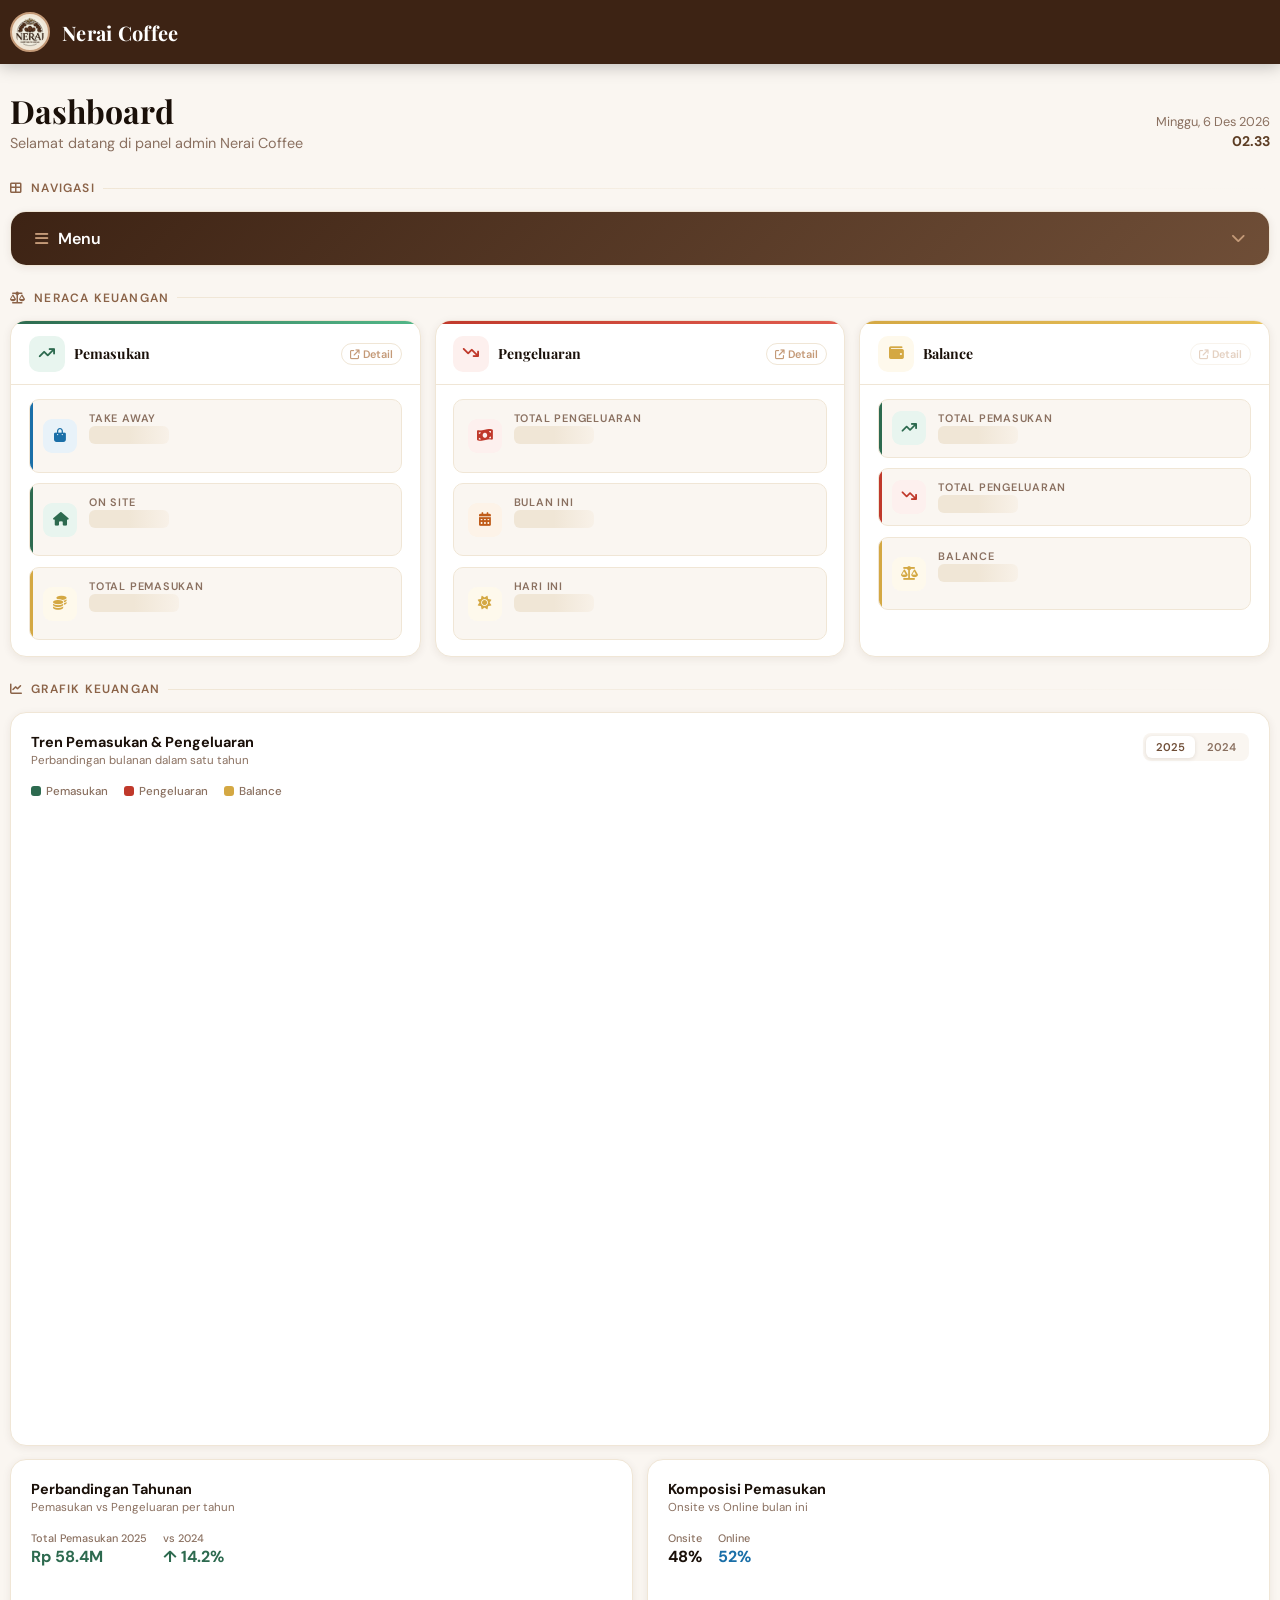
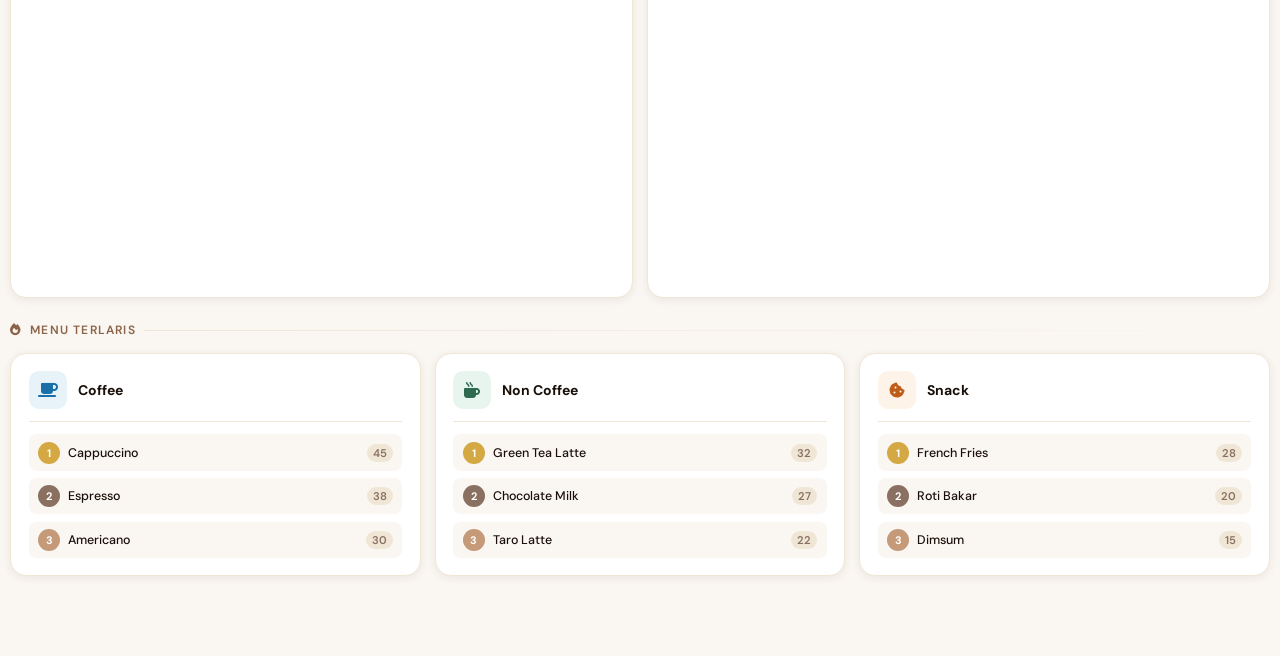
==== commit cee1073f: "Add files via upload" ====
--- a/dashboard.html
+++ b/dashboard.html
@@ -4,31 +4,62 @@
     <meta charset="UTF-8">
     <meta name="viewport" content="width=device-width, initial-scale=1.0">
     <title>Dashboard - Nerai Coffee</title>
-    <link rel="stylesheet" href="styles.css">
-    <link href="https://fonts.googleapis.com/css2?family=Poppins:wght@300;400;500;600;700&display=swap" rel="stylesheet">
+    <link href="https://fonts.googleapis.com/css2?family=DM+Sans:ital,opsz,wght@0,9..40,300;0,9..40,400;0,9..40,500;0,9..40,600;0,9..40,700;1,9..40,400&family=Playfair+Display:wght@600;700&display=swap" rel="stylesheet">
     <link rel="stylesheet" href="https://cdnjs.cloudflare.com/ajax/libs/font-awesome/6.4.0/css/all.min.css">
     <script src="https://unpkg.com/@supabase/supabase-js@2"></script>
+    <script src="https://cdnjs.cloudflare.com/ajax/libs/Chart.js/4.4.1/chart.umd.min.js"></script>
     <style>
-        * {
-            margin: 0;
-            padding: 0;
-            box-sizing: border-box;
-        }
+        :root {
+            --brown-dark: #3d2314;
+            --brown-main: #6f4e37;
+            --brown-mid: #8b6348;
+            --brown-light: #c49a78;
+            --brown-pale: #f0e6d6;
+            --cream: #faf6f1;
+            --white: #ffffff;
+            --text-dark: #1a1009;
+            --text-mid: #5c3d24;
+            --text-soft: #8a7060;
+            --green: #2d6a4f;
+            --green-light: #e8f5ef;
+            --red: #c0392b;
+            --red-light: #fdf0ee;
+            --blue: #1a6fa8;
+            --blue-light: #e8f2f9;
+            --orange: #c05c1a;
+            --orange-light: #fdf3e8;
+            --gold: #d4a843;
+            --shadow-sm: 0 2px 8px rgba(61,35,20,0.08);
+            --shadow-md: 0 4px 20px rgba(61,35,20,0.12);
+            --shadow-lg: 0 12px 40px rgba(61,35,20,0.18);
+            --radius-sm: 10px;
+            --radius-md: 16px;
+            --radius-lg: 24px;
+            --transition: 0.25s cubic-bezier(0.4, 0, 0.2, 1);
+        }
+
+        * { margin: 0; padding: 0; box-sizing: border-box; }
 
         body {
-            font-family: 'Poppins', sans-serif;
-            background: #f5f5f5;
+            font-family: 'DM Sans', sans-serif;
+            background: var(--cream);
             min-height: 100vh;
-        }
-
-        /* Dashboard Navbar */
+            color: var(--text-dark);
+            overflow-x: hidden;
+        }
+
+        /* ─── NAVBAR ─────────────────────────────── */
         .dashboard-navbar {
-            background: #6f4e37;
-            padding: 0.8rem 2rem;
+            background: var(--brown-dark);
+            padding: 0 10px;
+            height: 64px;
             display: flex;
             justify-content: space-between;
             align-items: center;
-            box-shadow: 0 2px 10px rgba(0, 0, 0, 0.1);
+            position: sticky;
+            top: 0;
+            z-index: 100;
+            box-shadow: 0 2px 16px rgba(0,0,0,0.25);
         }
 
         .navbar-left {
@@ -38,632 +69,935 @@
         }
 
         .navbar-logo {
-            width: 45px;
-            height: 45px;
-            border-radius: 50%;
-            object-fit: contain;
-            background: white;
-            padding: 3px;
-        }
-
-        .navbar-brand {
-            color: white;
-            font-size: 1.4rem;
-            font-weight: 600;
-        }
-
-        .navbar-right {
-            display: flex;
-            align-items: center;
-            gap: 12px;
-        }
-
-        .admin-info {
-            display: flex;
-            align-items: center;
-            gap: 10px;
-            cursor: pointer;
-            padding: 6px 12px;
-            border-radius: 25px;
-            transition: background 0.3s ease;
-        }
-
-        .admin-info:hover {
-            background: rgba(255, 255, 255, 0.1);
-        }
-
-        .admin-name {
-            color: white;
-            font-size: 0.95rem;
-            font-weight: 500;
-        }
-
-        .admin-photo {
             width: 40px;
             height: 40px;
             border-radius: 50%;
+            object-fit: contain;
+            background: var(--brown-pale);
+            padding: 3px;
+            border: 2px solid var(--brown-light);
+        }
+
+        .navbar-brand {
+            color: var(--white);
+            font-family: 'Playfair Display', serif;
+            font-size: 1.25rem;
+            font-weight: 700;
+            letter-spacing: 0.3px;
+        }
+
+        .navbar-right {
+            display: flex;
+            align-items: center;
+            gap: 10px;
+        }
+
+        .admin-info {
+            display: flex;
+            align-items: center;
+            gap: 10px;
+            cursor: pointer;
+            padding: 6px 14px 6px 8px;
+            border-radius: 50px;
+            transition: background var(--transition);
+        }
+
+        .admin-info:hover {
+            background: rgba(255,255,255,0.1);
+        }
+
+        .admin-name {
+            color: rgba(255,255,255,0.85);
+            font-size: 0.875rem;
+            font-weight: 500;
+        }
+
+        .admin-photo {
+            width: 36px;
+            height: 36px;
+            border-radius: 50%;
             object-fit: cover;
-            border: 2px solid white;
-        }
-
-        /* Dashboard Content */
+            border: 2px solid var(--brown-light);
+        }
+
+        /* ─── MAIN CONTAINER ─────────────────────── */
         .dashboard-container {
-            padding: 2rem;
-            max-width: 1400px;
-            margin: 0 auto;
-        }
-
+            padding: 1.75rem 10px 3rem;
+        }
+
+        /* ─── HEADER ─────────────────────────────── */
         .dashboard-header {
-            margin-bottom: 2rem;
-        }
-
-        .dashboard-header h1 {
-            color: #333;
-            font-size: 1.8rem;
-            margin-bottom: 0.5rem;
-        }
-
-        .dashboard-header p {
-            color: #666;
+            margin-bottom: 1.75rem;
+            display: flex;
+            align-items: flex-end;
+            justify-content: space-between;
+            gap: 1rem;
+        }
+
+        .header-text h1 {
+            font-family: 'Playfair Display', serif;
+            font-size: 2rem;
+            font-weight: 700;
+            color: var(--text-dark);
+            line-height: 1.2;
+        }
+
+        .header-text p {
+            color: var(--text-soft);
+            font-size: 0.9rem;
+            margin-top: 4px;
+        }
+
+        .header-date {
+            text-align: right;
+            color: var(--text-soft);
+            font-size: 0.8rem;
+            line-height: 1.5;
+            flex-shrink: 0;
+        }
+
+        .header-date strong {
+            display: block;
+            color: var(--text-mid);
+            font-size: 0.875rem;
+        }
+
+        /* ─── SECTION LABEL ──────────────────────── */
+        .section-label {
+            display: flex;
+            align-items: center;
+            gap: 8px;
+            font-size: 0.75rem;
+            font-weight: 600;
+            text-transform: uppercase;
+            letter-spacing: 1.2px;
+            color: var(--brown-mid);
+            margin-bottom: 0.9rem;
+        }
+
+        .section-label::after {
+            content: '';
+            flex: 1;
+            height: 1px;
+            background: linear-gradient(to right, var(--brown-pale), transparent);
+        }
+
+        /* ─── ACCORDION MENU ─────────────────────── */
+        .menu-accordion {
+            background: var(--white);
+            border-radius: var(--radius-md);
+            box-shadow: var(--shadow-sm);
+            margin-bottom: 1.5rem;
+            overflow: hidden;
+            border: 1px solid var(--brown-pale);
+        }
+
+        .accordion-header {
+            background: linear-gradient(135deg, var(--brown-dark) 0%, var(--brown-main) 100%);
+            padding: 1rem 1.5rem;
+            display: flex;
+            justify-content: space-between;
+            align-items: center;
+            cursor: pointer;
+            transition: filter var(--transition);
+            user-select: none;
+        }
+
+        .accordion-header:hover { filter: brightness(1.1); }
+
+        .accordion-header-left {
+            display: flex;
+            align-items: center;
+            gap: 10px;
+        }
+
+        .accordion-header-left i {
+            color: var(--brown-light);
+            font-size: 0.95rem;
+        }
+
+        .accordion-header h3 {
+            color: white;
             font-size: 1rem;
-        }
-
-        /* Section Title */
-        .section-title {
-            font-size: 1.3rem;
-            color: #333;
-            margin-bottom: 1rem;
-            margin-top: 0;
+            font-weight: 600;
+            margin: 0;
+        }
+
+        .accordion-header .chevron {
+            color: var(--brown-light);
+            font-size: 0.9rem;
+            transition: transform var(--transition);
+        }
+
+        .accordion-header.active .chevron {
+            transform: rotate(180deg);
+        }
+
+        .accordion-content {
+            max-height: 0;
+            overflow: hidden;
+            transition: max-height 0.4s cubic-bezier(0.4, 0, 0.2, 1);
+        }
+
+        .accordion-content.active { max-height: 600px; }
+
+        .menu-buttons {
+            padding: 1.25rem 1.5rem;
+            display: grid;
+            grid-template-columns: repeat(auto-fill, minmax(90px, 1fr));
+            gap: 0.75rem;
+        }
+
+        .menu-btn {
+            border-radius: var(--radius-sm);
+            background: var(--cream);
+            border: 1.5px solid var(--brown-pale);
+            display: flex;
+            flex-direction: column;
+            align-items: center;
+            justify-content: center;
+            gap: 7px;
+            cursor: pointer;
+            transition: all var(--transition);
+            padding: 0.9rem 0.5rem;
+            position: relative;
+            overflow: hidden;
+        }
+
+        .menu-btn::before {
+            content: '';
+            position: absolute;
+            inset: 0;
+            background: linear-gradient(135deg, var(--brown-main), var(--brown-dark));
+            opacity: 0;
+            transition: opacity var(--transition);
+        }
+
+        .menu-btn:hover::before { opacity: 1; }
+        .menu-btn:hover { transform: translateY(-3px); box-shadow: var(--shadow-md); border-color: var(--brown-main); }
+        .menu-btn:hover i, .menu-btn:hover span { color: white; }
+
+        .menu-btn i {
+            font-size: 1.4rem;
+            color: var(--brown-main);
+            transition: color var(--transition);
+            position: relative;
+            z-index: 1;
+        }
+
+        .menu-btn span {
+            font-size: 0.7rem;
+            color: var(--text-mid);
             font-weight: 600;
             text-align: center;
-        }
-
-        .menu-popular-container .section-title {
-            margin-top: 0;
-        }
-
-        /* Stats Container */
-        .stats-container {
-            background: #ffebee;
+            line-height: 1.3;
+            transition: color var(--transition);
+            position: relative;
+            z-index: 1;
+        }
+
+        .menu-btn.logout-btn {
+            background: var(--red);
+            border-color: var(--red);
+        }
+
+        .menu-btn.logout-btn i { color: white; }
+        .menu-btn.logout-btn span { color: white; }
+
+        /* ─── NERACA GRID (3 kontainer) ─────────── */
+        .neraca-grid {
+            display: grid;
+            grid-template-columns: repeat(3, 1fr);
+            gap: 0.85rem;
+            margin-bottom: 0;
+        }
+
+        .neraca-card {
+            background: var(--white);
+            border-radius: var(--radius-md);
+            box-shadow: var(--shadow-sm);
+            border: 1.5px solid var(--brown-pale);
+            overflow: hidden;
+            transition: all var(--transition);
+        }
+
+        .neraca-card:hover {
+            border-color: var(--brown-light);
+            box-shadow: var(--shadow-md);
+            transform: translateY(-3px);
+        }
+
+        .neraca-card-header {
+            padding: 0.9rem 1.1rem 0.75rem;
+            display: flex;
+            align-items: center;
+            justify-content: space-between;
+            border-bottom: 1.5px solid var(--brown-pale);
+            position: relative;
+        }
+
+        .neraca-card-header::before {
+            content: '';
+            position: absolute;
+            top: 0; left: 0; right: 0;
+            height: 3px;
+            border-radius: var(--radius-md) var(--radius-md) 0 0;
+        }
+
+        .neraca-card.pemasukan .neraca-card-header::before { background: linear-gradient(90deg, var(--green), #52b788); }
+        .neraca-card.pengeluaran .neraca-card-header::before { background: linear-gradient(90deg, var(--red), #e05c4e); }
+        .neraca-card.balance .neraca-card-header::before { background: linear-gradient(90deg, var(--gold), #e8c15a); }
+
+        .neraca-header-left {
+            display: flex;
+            align-items: center;
+            gap: 9px;
+        }
+
+        .neraca-icon {
+            width: 36px; height: 36px;
+            border-radius: 10px;
+            display: flex; align-items: center; justify-content: center;
+            font-size: 0.9rem;
+            flex-shrink: 0;
+        }
+
+        .neraca-card.pemasukan .neraca-icon { background: var(--green-light); color: var(--green); }
+        .neraca-card.pengeluaran .neraca-icon { background: var(--red-light); color: var(--red); }
+        .neraca-card.balance .neraca-icon { background: #fef9ec; color: var(--gold); }
+
+        .neraca-header-title {
+            font-family: 'Playfair Display', serif;
+            font-size: 0.88rem;
+            font-weight: 700;
+            color: var(--text-dark);
+        }
+
+        .neraca-link {
+            font-size: 0.68rem;
+            font-weight: 600;
+            color: var(--brown-light);
+            text-decoration: none;
+            padding: 3px 8px;
+            border: 1px solid var(--brown-pale);
+            border-radius: 20px;
+            transition: all var(--transition);
+            white-space: nowrap;
+        }
+
+        .neraca-link:hover { color: var(--brown-main); border-color: var(--brown-light); background: var(--brown-pale); }
+
+        .neraca-card-body {
+            padding: 0.9rem 1.1rem 1rem;
+            display: flex;
+            flex-direction: column;
+            gap: 0.65rem;
+        }
+
+        /* Mini preview cards inside neraca */
+        .preview-card {
+            display: flex;
+            align-items: center;
+            gap: 0.75rem;
+            padding: 0.7rem 0.85rem;
+            border-radius: var(--radius-sm);
+            border: 1.5px solid var(--brown-pale);
+            background: var(--cream);
+            transition: all var(--transition);
+            cursor: default;
+            position: relative;
+            overflow: hidden;
+        }
+
+        .preview-card::after {
+            content: '';
+            position: absolute;
+            left: 0; top: 0; bottom: 0;
+            width: 3px;
+        }
+
+        .preview-card.take-away::after { background: var(--blue); }
+        .preview-card.onsite::after    { background: var(--green); }
+        .preview-card.total-all::after { background: var(--gold); }
+
+        .preview-card:hover { border-color: var(--brown-light); background: var(--white); }
+
+        .preview-card-icon {
+            width: 34px; height: 34px;
+            border-radius: 9px;
+            display: flex; align-items: center; justify-content: center;
+            font-size: 0.85rem;
+            flex-shrink: 0;
+        }
+
+        .preview-card.take-away .preview-card-icon { background: var(--blue-light); color: var(--blue); }
+        .preview-card.onsite    .preview-card-icon { background: var(--green-light); color: var(--green); }
+        .preview-card.total-all .preview-card-icon { background: #fef9ec; color: var(--gold); }
+
+        .preview-card-info { flex: 1; min-width: 0; }
+
+        .preview-card-label {
+            font-size: 0.68rem;
+            font-weight: 600;
+            text-transform: uppercase;
+            letter-spacing: 0.07em;
+            color: var(--text-soft);
+            margin-bottom: 1px;
+        }
+
+        .preview-card-value {
+            font-size: 1rem;
+            font-weight: 700;
+            color: var(--text-dark);
+            line-height: 1.2;
+        }
+
+        .preview-card.take-away .preview-card-value { color: var(--blue); }
+        .preview-card.onsite    .preview-card-value { color: var(--green); }
+        .preview-card.total-all .preview-card-value { color: var(--gold); }
+
+        .preview-card-count {
+            font-size: 0.65rem;
+            color: var(--text-soft);
+            font-weight: 500;
+            margin-top: 2px;
+        }
+
+        /* Loading skeleton pulse */
+        .skeleton {
+            background: linear-gradient(90deg, var(--brown-pale) 25%, #f8f1e8 50%, var(--brown-pale) 75%);
+            background-size: 200% 100%;
+            animation: shimmer 1.4s infinite;
+            border-radius: 6px;
+            display: inline-block;
+        }
+
+        @keyframes shimmer {
+            0%   { background-position: 200% 0; }
+            100% { background-position: -200% 0; }
+        }
+
+        /* Placeholder cards (Pengeluaran, Balance) */
+        .neraca-placeholder {
+            display: flex;
+            flex-direction: column;
+            align-items: center;
+            justify-content: center;
+            gap: 0.5rem;
             padding: 1.5rem;
-            padding-left: calc(1.5rem + 10px);
-            padding-right: calc(1.5rem + 10px);
-            border-radius: 15px;
-            margin-bottom: 2rem;
-            border: 3px solid #6f4e37;
-            margin-left: 10px;
-            margin-right: 10px;
-        }
-
-        /* Stats Cards */
+            text-align: center;
+            color: var(--text-soft);
+            min-height: 130px;
+        }
+
+        .neraca-placeholder i {
+            font-size: 1.6rem;
+            opacity: 0.25;
+            margin-bottom: 4px;
+        }
+
+        .neraca-placeholder p {
+            font-size: 0.78rem;
+            font-weight: 500;
+            opacity: 0.5;
+        }
+
+        /* ─── STATS SECTION (lama, disimpan untuk stat cards kecil) ── */
+        .stats-wrapper {
+            margin-bottom: 1.5rem;
+        }
+
         .stats-grid {
             display: grid;
             grid-template-columns: 1fr 1fr;
-            gap: 1rem;
-        }
-
-        .stat-card.revenue {
-            grid-row: span 3;
+            gap: 0.85rem;
         }
 
         .stat-card {
-            padding: 1.2rem;
-            border-radius: 15px;
+            background: var(--white);
+            border-radius: var(--radius-md);
+            padding: 1.1rem 1.2rem;
+            display: flex;
+            align-items: center;
+            gap: 0.9rem;
+            box-shadow: var(--shadow-sm);
+            border: 1.5px solid transparent;
+            transition: all var(--transition);
+            cursor: pointer;
+            position: relative;
+            overflow: hidden;
+        }
+
+        .stat-card::before {
+            content: '';
+            position: absolute;
+            top: 0; left: 0; right: 0;
+            height: 3px;
+        }
+
+        .stat-card.revenue::before { background: linear-gradient(90deg, var(--green), #52b788); }
+        .stat-card.orders::before { background: linear-gradient(90deg, var(--blue), #3a9dd6); }
+        .stat-card.expense::before { background: linear-gradient(90deg, var(--orange), #e88e50); }
+        .stat-card.balance::before { background: linear-gradient(90deg, var(--gold), #e8c15a); }
+
+        .stat-card:hover {
+            border-color: var(--brown-light);
+            transform: translateY(-4px);
+            box-shadow: var(--shadow-lg);
+        }
+
+        .stat-card.revenue { grid-row: span 3; flex-direction: column; align-items: flex-start; }
+
+        .stat-icon {
+            width: 44px;
+            height: 44px;
+            border-radius: var(--radius-sm);
+            display: flex;
+            align-items: center;
+            justify-content: center;
+            font-size: 1.1rem;
+            flex-shrink: 0;
+        }
+
+        .stat-card.revenue .stat-icon { background: var(--green-light); color: var(--green); width: 48px; height: 48px; font-size: 1.2rem; }
+        .stat-card.orders .stat-icon { background: var(--blue-light); color: var(--blue); }
+        .stat-card.expense .stat-icon { background: var(--orange-light); color: var(--orange); }
+        .stat-card.balance .stat-icon { background: #fef9ec; color: var(--gold); }
+
+        .stat-content { flex: 1; min-width: 0; }
+
+        .stat-content h3 {
+            font-size: 1.35rem;
+            font-weight: 700;
+            color: var(--text-dark);
+            line-height: 1.1;
+            margin-bottom: 2px;
+        }
+
+        .stat-card.revenue .stat-content h3 { font-size: 1.6rem; }
+
+        .stat-content p {
+            color: var(--text-soft);
+            font-size: 0.78rem;
+            font-weight: 500;
+        }
+
+        .stat-card.revenue .stat-top {
+            display: flex;
+            align-items: center;
+            gap: 0.9rem;
+            width: 100%;
+            padding-bottom: 0.9rem;
+            border-bottom: 1px solid var(--brown-pale);
+        }
+
+        .revenue-breakdown {
+            width: 100%;
+            padding-top: 0.75rem;
             display: flex;
             flex-direction: column;
-            align-items: center;
-            text-align: center;
-            gap: 0.5rem;
-            box-shadow: 0 2px 8px rgba(0, 0, 0, 0.05);
-            border: 2px solid transparent;
-            transition: all 0.3s ease;
-            cursor: pointer;
-        }
-
-        .stat-card:hover {
-            border: 2px solid #6f4e37;
-            transform: scale(1.03) translateY(-5px);
-            box-shadow: 0 8px 20px rgba(111, 78, 55, 0.2);
-        }
-
-        .stat-card.orders {
-            background: #e8f4f8;
-        }
-
-        .stat-card.revenue {
-            background: #e8f5e9;
-        }
-
-        .stat-card.expense {
-            background: #fff3e0;
-        }
-
-        .stat-card.balance {
-            background: #fce4ec;
-        }
-
-        .stat-icon {
-            width: 50px;
-            height: 50px;
-            border-radius: 12px;
-            display: flex;
-            align-items: center;
-            justify-content: center;
-            font-size: 1.3rem;
-        }
-
-        .stat-card.orders .stat-icon {
-            background: #b3e5fc;
-            color: #0277bd;
-        }
-
-        .stat-card.revenue .stat-icon {
-            background: #c8e6c9;
-            color: #2e7d32;
-        }
-
-        .stat-card.expense .stat-icon {
-            background: #ffe0b2;
-            color: #ef6c00;
-        }
-
-        .stat-card.balance .stat-icon {
-            background: #f8bbd9;
-            color: #c2185b;
-        }
-
-        .menu-btn.logout-btn {
-            background: #ffebee;
-            border-color: #dc3545;
-        }
-
-        .menu-btn.logout-btn i,
-        .menu-btn.logout-btn span {
-            color: #dc3545;
-        }
-
-        .menu-btn.logout-btn:hover {
-            background: #dc3545;
-            border-color: #dc3545;
-        }
-
-        .menu-btn.logout-btn:hover i,
-        .menu-btn.logout-btn:hover span {
-            color: white;
-        }
-
-        /* Menu Accordion */
-
-        .stat-content h3 {
-            font-size: 1.4rem;
-            color: #333;
-            margin-bottom: 0.2rem;
-        }
-
-        .stat-content p {
-            color: #666;
-            font-size: 0.85rem;
-        }
-
-        /* Revenue Breakdown */
-        .revenue-breakdown {
-            margin-top: 0.8rem;
-            width: 100%;
-            text-align: left;
+            gap: 0.45rem;
+        }
+
+        .breakdown-row {
+            display: flex;
+            justify-content: space-between;
+            align-items: center;
         }
 
         .breakdown-item {
             display: flex;
             justify-content: space-between;
-            font-size: 0.75rem;
+            align-items: center;
+            font-size: 0.8rem;
             padding: 4px 0;
-            color: #555;
+            color: var(--text-mid);
         }
 
         .breakdown-label {
             font-weight: 500;
-        }
+            display: flex;
+            align-items: center;
+            gap: 6px;
+        }
+
+        .breakdown-label .dot {
+            width: 8px; height: 8px;
+            border-radius: 50%;
+            flex-shrink: 0;
+        }
+
+        .dot-onsite { background: var(--green); }
+        .dot-online { background: var(--blue); }
 
         .breakdown-value {
-            font-weight: 600;
-            color: #2e7d32;
+            font-weight: 700;
+            color: var(--green);
         }
 
         .online-breakdown {
-            margin-top: 0.5rem;
-            padding-top: 0.5rem;
-            border-top: 1px dashed rgba(46, 125, 50, 0.3);
+            margin-top: 0.3rem;
+            padding: 0.6rem 0.75rem;
+            background: var(--blue-light);
+            border-radius: var(--radius-sm);
+            display: flex;
+            flex-direction: column;
+            gap: 0.3rem;
         }
 
         .breakdown-item-small {
             display: flex;
             justify-content: space-between;
-            font-size: 0.7rem;
-            padding: 2px 0;
-            color: #777;
-        }
-
-        .breakdown-label-small {
-            font-weight: 400;
-        }
-
-        .breakdown-value-small {
-            font-weight: 500;
-            color: #2e7d32;
-        }
-
-        /* Menu Popular Container */
-        .menu-popular-container {
-            background: #fff8e1;
-            padding: 1.5rem;
-            padding-left: calc(1.5rem + 10px);
-            padding-right: calc(1.5rem + 10px);
-            border-radius: 15px;
-            border: 3px solid #6f4e37;
-            margin-bottom: 2rem;
-            margin-left: 10px;
-            margin-right: 10px;
-            max-width: 100%;
-            box-sizing: border-box;
-        }
+            font-size: 0.72rem;
+            color: var(--text-soft);
+        }
+
+        .breakdown-label-small { font-weight: 500; }
+        .breakdown-value-small { font-weight: 600; color: var(--blue); }
+
+        /* ─── MENU TERLARIS ──────────────────────── */
+        .menu-popular-wrapper { margin-bottom: 2rem; }
 
         .menu-categories {
             display: grid;
-            grid-template-columns: repeat(2, 1fr);
-            gap: 1rem;
+            grid-template-columns: repeat(3, 1fr);
+            gap: 0.85rem;
+        }
+
+        .menu-category-group {
+            background: var(--white);
+            border-radius: var(--radius-md);
+            padding: 1.1rem;
+            border: 1.5px solid var(--brown-pale);
+            box-shadow: var(--shadow-sm);
+            transition: all var(--transition);
+            overflow: hidden;
+        }
+
+        .menu-category-group:hover {
+            border-color: var(--brown-light);
+            transform: translateY(-3px);
+            box-shadow: var(--shadow-md);
+        }
+
+        .menu-category {
+            display: flex;
+            align-items: center;
+            gap: 0.7rem;
+            margin-bottom: 0.85rem;
+            padding-bottom: 0.85rem;
+            border-bottom: 1px solid var(--brown-pale);
+            border: none;
+            padding: 0;
+            margin-bottom: 0.75rem;
+            padding-bottom: 0.75rem;
+            border-bottom: 1px solid var(--brown-pale);
+        }
+
+        .category-icon {
+            width: 38px;
+            height: 38px;
+            border-radius: 10px;
+            display: flex;
+            align-items: center;
+            justify-content: center;
+            font-size: 1rem;
+            flex-shrink: 0;
+        }
+
+        .menu-category.coffee .category-icon { background: var(--blue-light); color: var(--blue); }
+        .menu-category.noncoffee .category-icon { background: var(--green-light); color: var(--green); }
+        .menu-category.snack .category-icon { background: var(--orange-light); color: var(--orange); }
+
+        .category-content h3 {
+            font-size: 0.875rem;
+            font-weight: 700;
+            color: var(--text-dark);
+        }
+
+        .category-items {
+            display: flex;
+            flex-direction: column;
+            gap: 0.45rem;
+        }
+
+        .category-item {
+            display: flex;
+            align-items: center;
+            gap: 0.5rem;
+            padding: 0.45rem 0.6rem;
+            background: var(--cream);
+            border-radius: 8px;
+            font-size: 0.78rem;
+            transition: background var(--transition);
+        }
+
+        .category-item:hover { background: var(--brown-pale); }
+
+        .item-rank {
+            width: 22px; height: 22px;
+            border-radius: 50%;
+            background: var(--brown-main);
+            color: white;
+            display: flex;
+            align-items: center;
+            justify-content: center;
+            font-size: 0.68rem;
+            font-weight: 700;
+            flex-shrink: 0;
+        }
+
+        .item-rank.rank-1 { background: var(--gold); }
+        .item-rank.rank-2 { background: var(--text-soft); }
+        .item-rank.rank-3 { background: var(--brown-light); }
+
+        .item-name {
+            flex: 1;
+            color: var(--text-dark);
+            font-weight: 500;
+            overflow: hidden;
+            text-overflow: ellipsis;
+            white-space: nowrap;
+        }
+
+        .item-count {
+            color: var(--text-soft);
+            font-size: 0.7rem;
+            font-weight: 600;
+            flex-shrink: 0;
+            background: var(--brown-pale);
+            padding: 2px 6px;
+            border-radius: 20px;
+        }
+
+        /* ─── GRAFIK ─────────────────────────────── */
+        .charts-wrapper { margin-bottom: 1.5rem; }
+
+        .charts-grid {
+            display: grid;
+            grid-template-columns: 1fr 1fr;
+            gap: 0.85rem;
+            min-width: 0;
+        }
+
+        .chart-canvas-wrap {
+            position: relative;
             width: 100%;
-        }
-
-        .menu-category {
-            background: white;
-            border-radius: 12px;
-            padding: 1rem;
-            display: flex;
-            align-items: center;
-            gap: 0.8rem;
-            box-shadow: 0 2px 8px rgba(0, 0, 0, 0.05);
-            border: 2px solid transparent;
-            transition: all 0.3s ease;
-            cursor: pointer;
+            min-width: 0;
+            overflow: hidden;
+        }
+
+        .chart-canvas-wrap canvas {
+            max-width: 100% !important;
+            width: 100% !important;
+            height: auto !important;
+        }
+
+        .chart-card {
+            background: var(--white);
+            border-radius: var(--radius-md);
+            padding: 1.25rem;
+            border: 1.5px solid var(--brown-pale);
+            box-shadow: var(--shadow-sm);
+            transition: all var(--transition);
             overflow: hidden;
             min-width: 0;
         }
 
-        .menu-category:hover {
-            border: 2px solid #6f4e37;
-            transform: translateY(-3px);
-            box-shadow: 0 4px 12px rgba(111, 78, 55, 0.15);
-        }
-
-        .category-icon {
-            width: 50px;
-            height: 50px;
-            border-radius: 12px;
-            display: flex;
-            align-items: center;
-            justify-content: center;
-            font-size: 1.3rem;
+        .chart-card:hover {
+            border-color: var(--brown-light);
+        }
+
+        .chart-card.full-width { grid-column: span 2; }
+
+        .chart-header {
+            display: flex;
+            align-items: flex-start;
+            justify-content: space-between;
+            margin-bottom: 1rem;
+            gap: 0.75rem;
+            flex-wrap: wrap;
+        }
+
+        .chart-title-block h4 {
+            font-size: 0.9rem;
+            font-weight: 700;
+            color: var(--text-dark);
+            margin-bottom: 2px;
+        }
+
+        .chart-title-block p {
+            font-size: 0.72rem;
+            color: var(--text-soft);
+        }
+
+        .chart-tabs {
+            display: flex;
+            background: var(--cream);
+            border-radius: 8px;
+            padding: 3px;
+            gap: 2px;
             flex-shrink: 0;
         }
 
-        .menu-category.coffee .category-icon {
-            background: #e8f4f8;
-            color: #0277bd;
-        }
-
-        .menu-category.noncoffee .category-icon {
-            background: #e8f5e9;
-            color: #2e7d32;
-        }
-
-        .menu-category.snack .category-icon {
-            background: #fff3e0;
-            color: #ef6c00;
-        }
-
-        .menu-category.dessert .category-icon {
-            background: #fce4ec;
-            color: #c2185b;
-        }
-
-        /* Menu Category Group */
-        .menu-category-group {
-            background: white;
-            border-radius: 12px;
-            padding: 1rem;
-            border: 2px solid transparent;
-            transition: all 0.3s ease;
-            overflow: hidden;
-            min-width: 0;
-        }
-
-        .menu-category-group:hover {
-            border: 2px solid #6f4e37;
-            transform: translateY(-3px);
-            box-shadow: 0 4px 12px rgba(111, 78, 55, 0.15);
-        }
-
-        .menu-category-group .menu-category {
+        .chart-tab {
+            padding: 4px 10px;
+            border-radius: 6px;
+            font-size: 0.7rem;
+            font-weight: 600;
+            color: var(--text-soft);
+            cursor: pointer;
             border: none;
-            padding: 0;
-            margin-bottom: 0.8rem;
-        }
-
-        .menu-category-group .menu-category:hover {
-            transform: none;
-            box-shadow: none;
-            border: none;
-        }
-
-        .category-items {
-            display: flex;
-            flex-direction: column;
-            gap: 0.5rem;
-        }
-
-        .category-item {
-            display: flex;
-            align-items: center;
-            gap: 0.5rem;
-            padding: 0.5rem 0.7rem;
-            background: #fafafa;
-            border-radius: 8px;
-            font-size: 0.85rem;
-        }
-
-        .item-rank {
-            width: 24px;
-            height: 24px;
-            border-radius: 50%;
-            background: #6f4e37;
-            color: white;
-            display: flex;
-            align-items: center;
-            justify-content: center;
-            font-size: 0.75rem;
-            font-weight: 600;
+            background: transparent;
+            transition: all var(--transition);
+            font-family: 'DM Sans', sans-serif;
+        }
+
+        .chart-tab.active {
+            background: var(--white);
+            color: var(--brown-main);
+            box-shadow: 0 1px 4px rgba(61,35,20,0.12);
+        }
+
+        .chart-legend {
+            display: flex;
+            gap: 1rem;
+            flex-wrap: wrap;
+            margin-bottom: 0.75rem;
+        }
+
+        .legend-item {
+            display: flex;
+            align-items: center;
+            gap: 5px;
+            font-size: 0.72rem;
+            color: var(--text-soft);
+            font-weight: 500;
+        }
+
+        .legend-dot {
+            width: 10px; height: 10px;
+            border-radius: 3px;
             flex-shrink: 0;
         }
 
-        .category-item .item-name {
-            flex: 1;
-            color: #333;
+        .chart-summary {
+            display: flex;
+            gap: 1rem;
+            margin-bottom: 0.9rem;
+            flex-wrap: wrap;
+        }
+
+        .summary-item .s-label {
+            font-size: 0.68rem;
+            color: var(--text-soft);
             font-weight: 500;
-            overflow-wrap: break-word;
-            word-break: break-word;
-        }
-
-        .category-item .item-count {
-            color: #888;
-            font-size: 0.75rem;
-            flex-shrink: 0;
-        }
-
-        .category-content h3 {
-            font-size: 0.95rem;
-            color: #333;
-            margin-bottom: 0.2rem;
-        }
-
-        .best-item {
-            font-size: 0.85rem;
-            color: #6f4e37;
-            font-weight: 600;
-            margin-bottom: 0.1rem;
-            word-break: break-word;
-            overflow-wrap: break-word;
-        }
-
-        .item-count {
-            font-size: 0.75rem;
-            color: #666;
-            word-break: break-word;
-            overflow-wrap: break-word;
-        }
-
-        /* Menu Accordion */
-        .menu-accordion {
-            background: white;
-            border-radius: 15px;
-            box-shadow: 0 2px 10px rgba(0, 0, 0, 0.05);
-            margin-bottom: 2rem;
-            overflow: hidden;
-        }
-
-        .accordion-header {
-            background: #6f4e37;
-            padding: 1rem 1.5rem;
-            display: flex;
-            justify-content: space-between;
-            align-items: center;
-            cursor: pointer;
-            transition: background 0.3s ease;
-        }
-
-        .accordion-header:hover {
-            background: #5a3f2d;
-        }
-
-        .accordion-header h3 {
-            color: white;
-            font-size: 1.1rem;
-            margin: 0;
-        }
-
-        .accordion-header i {
-            color: white;
+            margin-bottom: 1px;
+        }
+
+        .summary-item .s-value {
             font-size: 1rem;
-            transition: transform 0.3s ease;
-        }
-
-        .accordion-header.active i {
-            transform: rotate(180deg);
-        }
-
-        .accordion-content {
-            max-height: 0;
-            overflow: hidden;
-            transition: max-height 0.3s ease;
-            background: white;
-        }
-
-        .accordion-content.active {
-            max-height: 500px;
-        }
-
-        .menu-buttons {
-            padding: 1.5rem;
-            display: flex;
-            flex-wrap: wrap;
-            gap: 1rem;
-            justify-content: center;
-        }
-
-        .menu-btn {
-            width: 100px;
-            height: 100px;
-            border-radius: 12px;
-            background: #f5f5f5;
-            border: 2px solid #6f4e37;
-            display: flex;
-            flex-direction: column;
-            align-items: center;
-            justify-content: center;
-            gap: 8px;
-            cursor: pointer;
-            transition: all 0.3s ease;
-        }
-
-        .menu-btn:hover {
-            background: #6f4e37;
-            transform: scale(1.05);
-            box-shadow: 0 4px 15px rgba(111, 78, 55, 0.3);
-            border-radius: 12px;
-        }
-
-        .menu-btn:hover i,
-        .menu-btn:hover span {
-            color: white;
-        }
-
-        .menu-btn i {
-            font-size: 1.8rem;
-            color: #6f4e37;
-            transition: color 0.3s ease;
-        }
-
-        .menu-btn span {
-            font-size: 0.75rem;
-            color: #333;
-            font-weight: 500;
-            transition: color 0.3s ease;
-        }
-
-        /* Responsive */
+            font-weight: 700;
+            color: var(--text-dark);
+        }
+
+        .summary-item .s-value.up { color: var(--green); }
+        .summary-item .s-value.down { color: var(--red); }
+
+        /* ─── NOTIFICATION ───────────────────────── */
+        @keyframes slideIn {
+            from { transform: translateX(120%); opacity: 0; }
+            to { transform: translateX(0); opacity: 1; }
+        }
+
+        @keyframes slideOut {
+            from { transform: translateX(0); opacity: 1; }
+            to { transform: translateX(120%); opacity: 0; }
+        }
+
+        /* ─── RESPONSIVE ─────────────────────────── */
         @media (max-width: 768px) {
-            .dashboard-navbar {
-                padding: 0.8rem 1rem;
-            }
-
-            .navbar-brand {
-                font-size: 1.1rem;
-            }
-
-            .admin-name {
-                display: none;
-            }
-
-            .dashboard-container {
-                padding: 1rem;
-            }
-
-            .stats-container {
-                padding: 1rem;
-            }
-
-            .stats-grid {
-                grid-template-columns: repeat(2, 1fr);
-                gap: 0.8rem;
-            }
-
-            .stat-card {
-                padding: 1rem;
-            }
-
-            .stat-icon {
-                width: 45px;
-                height: 45px;
-                font-size: 1.1rem;
-            }
-
-            .stat-content h3 {
-                font-size: 1.2rem;
-            }
-
-            .stat-content p {
-                font-size: 0.75rem;
-            }
-
-            .dashboard-header h1 {
-                font-size: 1.5rem;
-            }
-
-            .dashboard-header p {
-                font-size: 0.9rem;
-            }
-
-            .menu-categories {
-                grid-template-columns: 1fr;
-            }
-
-            .menu-category-group {
-                margin-bottom: 0.5rem;
-            }
-        }
-
-        @media (max-width: 480px) {
-            .stats-grid {
-                grid-template-columns: 1fr;
-            }
+            .dashboard-navbar { padding: 0 10px; height: 58px; }
+            .navbar-brand { font-size: 1.1rem; }
+            .admin-name { display: none; }
+
+            .dashboard-container { padding: 1.25rem 10px 2.5rem; }
+
+            .header-text h1 { font-size: 1.6rem; }
+            .header-date { display: none; }
+
+            .menu-buttons { grid-template-columns: repeat(auto-fill, minmax(80px, 1fr)); gap: 0.6rem; padding: 1rem; }
+
+            .neraca-grid { grid-template-columns: 1fr; }
+            .stats-grid { grid-template-columns: 1fr; gap: 0.75rem; }
+            .stat-card.revenue { grid-row: span 1; }
+
+            .menu-categories { grid-template-columns: 1fr; }
+            .charts-grid { grid-template-columns: 1fr; }
+            .chart-card.full-width { grid-column: span 1; }
+        }
+
+        @media (min-width: 480px) and (max-width: 768px) {
+            .neraca-grid { grid-template-columns: 1fr; }
+            .stats-grid { grid-template-columns: 1fr 1fr; }
+            .stat-card.revenue { grid-column: span 2; flex-direction: row; align-items: flex-start; }
+            .stat-card.revenue .stat-top { flex-direction: row; }
+            .menu-categories { grid-template-columns: 1fr 1fr; }
+            .menu-category-group.snack-group { grid-column: span 2; }
+        }
+
+        @media (min-width: 769px) {
+            .neraca-grid { grid-template-columns: repeat(3, 1fr); }
+            .stats-grid { grid-template-columns: 1fr 1fr; }
         }
     </style>
 </head>
 <body>
-    <!-- Dashboard Navbar -->
+
+    <!-- Navbar -->
     <nav class="dashboard-navbar">
         <div class="navbar-left">
             <img id="navLogo" src="logo.png" alt="" class="navbar-logo">
-            <span id="navBrand" class="navbar-brand"></span>
+            <span id="navBrand" class="navbar-brand">Nerai Coffee</span>
         </div>
         <div class="navbar-right">
             <div class="admin-info" onclick="showAdminMenu()">
                 <span id="navAdminName" class="admin-name"></span>
-                <img id="navAdminPhoto" src="" alt="" class="admin-photo">
+                <img id="navAdminPhoto" src="" alt="" class="admin-photo" onerror="this.style.display='none'">
             </div>
         </div>
     </nav>
 
-    <!-- Dashboard Content -->
+    <!-- Main Content -->
     <div class="dashboard-container">
+
+        <!-- Header -->
         <div class="dashboard-header">
-            <h1>Dashboard</h1>
-            <p>Selamat datang di panel admin Nerai Coffee</p>
+            <div class="header-text">
+                <h1>Dashboard</h1>
+                <p>Selamat datang di panel admin Nerai Coffee</p>
+            </div>
+            <div class="header-date" id="headerDate"></div>
         </div>
 
         <!-- Menu Accordion -->
+        <div class="section-label"><i class="fas fa-th-large"></i> Navigasi</div>
         <div class="menu-accordion">
             <div class="accordion-header" onclick="toggleAccordion()">
-                <h3>Menu</h3>
-                <i class="fas fa-chevron-down" id="accordionIcon"></i>
+                <div class="accordion-header-left">
+                    <i class="fas fa-bars"></i>
+                    <h3>Menu</h3>
+                </div>
+                <i class="fas fa-chevron-down chevron" id="accordionIcon"></i>
             </div>
             <div class="accordion-content" id="accordionContent">
                 <div class="menu-buttons">
                     <button class="menu-btn" onclick="navigateTo('identitas')">
-                        <i class="fas fa-user"></i>
+                        <i class="fas fa-store"></i>
                         <span>Identitas</span>
                     </button>
                     <button class="menu-btn" onclick="navigateTo('pengaturan')">
-                        <i class="fas fa-cog"></i>
+                        <i class="fas fa-sliders-h"></i>
                         <span>Pengaturan</span>
                     </button>
                     <button class="menu-btn" onclick="navigateTo('product')">
@@ -671,221 +1005,386 @@
                         <span>Product</span>
                     </button>
                     <button class="menu-btn" onclick="navigateTo('pemasukan')">
-                        <i class="fas fa-arrow-down"></i>
+                        <i class="fas fa-arrow-trend-down"></i>
                         <span>Pemasukan</span>
                     </button>
                     <button class="menu-btn" onclick="navigateTo('pengeluaran')">
-                        <i class="fas fa-arrow-up"></i>
+                        <i class="fas fa-arrow-trend-up"></i>
                         <span>Pengeluaran</span>
                     </button>
                     <button class="menu-btn" onclick="navigateTo('laporan')">
-                        <i class="fas fa-file-alt"></i>
+                        <i class="fas fa-chart-bar"></i>
                         <span>Laporan</span>
                     </button>
-                    <button class="menu-btn" onclick="navigateTo('transaksi-berlangsung')">
-                        <i class="fas fa-spinner fa-spin"></i>
-                        <span>Transaksi Berlangsung</span>
-                    </button>
+                    <div style="position:relative;" onmouseenter="showBadgeToast()" onmouseleave="hideBadgeToast()">
+                        <button class="menu-btn" id="btnTransaksiBerlangsung" onclick="navigateTo('transaksi-berlangsung')" style="width:100%;">
+                            <i class="fas fa-spinner fa-spin"></i>
+                            <span>Transaksi Berlangsung</span>
+                        </button>
+                        <span id="badgeNewOrder" style="display:none; position:absolute; top:-8px; right:-8px; background:#e53e3e; color:#fff; font-size:0.65rem; font-weight:700; border-radius:50%; width:20px; height:20px; line-height:20px; text-align:center; border:1.5px solid #000; z-index:10; pointer-events:none;"></span>
+
+                    </div>
                     <button class="menu-btn" onclick="navigateTo('backup-reset')">
                         <i class="fas fa-database"></i>
                         <span>Back Up & Reset</span>
                     </button>
                     <button class="menu-btn logout-btn" onclick="handleLogout()">
-                        <i class="fas fa-sign-out-alt"></i>
+                        <i class="fas fa-right-from-bracket"></i>
                         <span>LogOut</span>
                     </button>
                 </div>
             </div>
         </div>
-    </div>
-
-    <h2 class="section-title">Neraca Keuangan</h2>
-    <!-- Stats Cards Container -->
-    <div class="stats-container">
-        <div class="stats-grid">
-            <div class="stat-card revenue">
-                <div class="stat-icon">
-                    <i class="fas fa-arrow-down"></i>
+
+        <!-- Neraca Keuangan -->
+        <div class="stats-wrapper">
+            <div class="section-label"><i class="fas fa-scale-balanced"></i> Neraca Keuangan</div>
+            <div class="neraca-grid">
+
+                <!-- ── KONTAINER PEMASUKAN ── -->
+                <div class="neraca-card pemasukan">
+                    <div class="neraca-card-header">
+                        <div class="neraca-header-left">
+                            <div class="neraca-icon"><i class="fas fa-arrow-trend-up"></i></div>
+                            <span class="neraca-header-title">Pemasukan</span>
+                        </div>
+                        <a href="pemasukan.html" class="neraca-link"><i class="fas fa-arrow-up-right-from-square" style="font-size:0.6rem;margin-right:3px;"></i>Detail</a>
+                    </div>
+                    <div class="neraca-card-body">
+
+                        <!-- Take Away -->
+                        <div class="preview-card take-away">
+                            <div class="preview-card-icon"><i class="fas fa-bag-shopping"></i></div>
+                            <div class="preview-card-info">
+                                <div class="preview-card-label">Take Away</div>
+                                <div class="preview-card-value" id="neraca-take-value">
+                                    <span class="skeleton" style="width:80px;height:18px;">&nbsp;</span>
+                                </div>
+                                <div class="preview-card-count" id="neraca-take-count">&nbsp;</div>
+                            </div>
+                        </div>
+
+                        <!-- Onsite -->
+                        <div class="preview-card onsite">
+                            <div class="preview-card-icon"><i class="fas fa-house"></i></div>
+                            <div class="preview-card-info">
+                                <div class="preview-card-label">On Site</div>
+                                <div class="preview-card-value" id="neraca-onsite-value">
+                                    <span class="skeleton" style="width:80px;height:18px;">&nbsp;</span>
+                                </div>
+                                <div class="preview-card-count" id="neraca-onsite-count">&nbsp;</div>
+                            </div>
+                        </div>
+
+                        <!-- Total -->
+                        <div class="preview-card total-all">
+                            <div class="preview-card-icon"><i class="fas fa-coins"></i></div>
+                            <div class="preview-card-info">
+                                <div class="preview-card-label">Total Pemasukan</div>
+                                <div class="preview-card-value" id="neraca-total-value">
+                                    <span class="skeleton" style="width:90px;height:18px;">&nbsp;</span>
+                                </div>
+                                <div class="preview-card-count" id="neraca-total-count">&nbsp;</div>
+                            </div>
+                        </div>
+
+                    </div>
                 </div>
-                <div class="stat-content">
-                    <h3>Rp 5.2M</h3>
-                    <p>Total Pemasukan</p>
-                    <div class="revenue-breakdown">
-                        <div class="breakdown-item">
-                            <span class="breakdown-label">Onsite:</span>
-                            <span class="breakdown-value">Rp 2.5M</span>
-                        </div>
-                        <div class="breakdown-item">
-                            <span class="breakdown-label">Online:</span>
-                            <span class="breakdown-value">Rp 2.7M</span>
-                        </div>
-                        <div class="online-breakdown">
-                            <div class="breakdown-item-small">
-                                <span class="breakdown-label-small">Transfer Bank:</span>
-                                <span class="breakdown-value-small">Rp 1.0M</span>
+
+                <!-- ── KONTAINER PENGELUARAN ── -->
+                <div class="neraca-card pengeluaran">
+                    <div class="neraca-card-header">
+                        <div class="neraca-header-left">
+                            <div class="neraca-icon"><i class="fas fa-arrow-trend-down"></i></div>
+                            <span class="neraca-header-title">Pengeluaran</span>
+                        </div>
+                        <a href="pengeluaran.html" class="neraca-link"><i class="fas fa-arrow-up-right-from-square" style="font-size:0.6rem;margin-right:3px;"></i>Detail</a>
+                    </div>
+                    <div class="neraca-card-body">
+
+                        <!-- Total Pengeluaran -->
+                        <div class="preview-card" style="--accent:var(--red);">
+                            <div class="preview-card-icon" style="background:var(--red-light);color:var(--red);"><i class="fas fa-money-bill-wave"></i></div>
+                            <div class="preview-card-info">
+                                <div class="preview-card-label">Total Pengeluaran</div>
+                                <div class="preview-card-value" id="neraca-pgr-total" style="color:var(--red);">
+                                    <span class="skeleton" style="width:80px;height:18px;">&nbsp;</span>
+                                </div>
+                                <div class="preview-card-count" id="neraca-pgr-count">&nbsp;</div>
                             </div>
-                            <div class="breakdown-item-small">
-                                <span class="breakdown-label-small">DANA:</span>
-                                <span class="breakdown-value-small">Rp 600K</span>
+                        </div>
+
+                        <!-- Bulan Ini -->
+                        <div class="preview-card" style="--accent:var(--orange);">
+                            <div class="preview-card-icon" style="background:var(--orange-light);color:var(--orange);"><i class="fas fa-calendar-days"></i></div>
+                            <div class="preview-card-info">
+                                <div class="preview-card-label">Bulan Ini</div>
+                                <div class="preview-card-value" id="neraca-pgr-bulan" style="color:var(--orange);">
+                                    <span class="skeleton" style="width:80px;height:18px;">&nbsp;</span>
+                                </div>
+                                <div class="preview-card-count" id="neraca-pgr-bulan-count">&nbsp;</div>
                             </div>
-                            <div class="breakdown-item-small">
-                                <span class="breakdown-label-small">GOPAY:</span>
-                                <span class="breakdown-value-small">Rp 600K</span>
+                        </div>
+
+                        <!-- Hari Ini -->
+                        <div class="preview-card" style="--accent:var(--gold);">
+                            <div class="preview-card-icon" style="background:#fef9ec;color:var(--gold);"><i class="fas fa-sun"></i></div>
+                            <div class="preview-card-info">
+                                <div class="preview-card-label">Hari Ini</div>
+                                <div class="preview-card-value" id="neraca-pgr-hari" style="color:var(--gold);">
+                                    <span class="skeleton" style="width:80px;height:18px;">&nbsp;</span>
+                                </div>
+                                <div class="preview-card-count" id="neraca-pgr-hari-count">&nbsp;</div>
                             </div>
-                            <div class="breakdown-item-small">
-                                <span class="breakdown-label-small">OVO:</span>
-                                <span class="breakdown-value-small">Rp 500K</span>
+                        </div>
+
+                    </div>
+                </div>
+
+                <!-- ── KONTAINER BALANCE ── -->
+                <div class="neraca-card balance">
+                    <div class="neraca-card-header">
+                        <div class="neraca-header-left">
+                            <div class="neraca-icon"><i class="fas fa-wallet"></i></div>
+                            <span class="neraca-header-title">Balance</span>
+                        </div>
+                        <a href="#" class="neraca-link" style="opacity:.45;pointer-events:none;"><i class="fas fa-arrow-up-right-from-square" style="font-size:0.6rem;margin-right:3px;"></i>Detail</a>
+                    </div>
+                    <div class="neraca-card-body">
+
+                        <!-- Total Pemasukan -->
+                        <div class="preview-card onsite">
+                            <div class="preview-card-icon"><i class="fas fa-arrow-trend-up"></i></div>
+                            <div class="preview-card-info">
+                                <div class="preview-card-label">Total Pemasukan</div>
+                                <div class="preview-card-value" id="neraca-bal-pemasukan" style="color:var(--green);">
+                                    <span class="skeleton" style="width:80px;height:18px;">&nbsp;</span>
+                                </div>
                             </div>
                         </div>
+
+                        <!-- Total Pengeluaran -->
+                        <div class="preview-card" style="position:relative;overflow:hidden;background:var(--cream);border:1.5px solid var(--brown-pale);border-radius:var(--radius-sm);padding:0.7rem 0.85rem;display:flex;align-items:center;gap:0.75rem;">
+                            <div style="position:absolute;left:0;top:0;bottom:0;width:3px;background:var(--red);border-radius:3px 0 0 3px;"></div>
+                            <div class="preview-card-icon" style="background:var(--red-light);color:var(--red);"><i class="fas fa-arrow-trend-down"></i></div>
+                            <div class="preview-card-info">
+                                <div class="preview-card-label">Total Pengeluaran</div>
+                                <div class="preview-card-value" id="neraca-bal-pengeluaran" style="color:var(--red);">
+                                    <span class="skeleton" style="width:80px;height:18px;">&nbsp;</span>
+                                </div>
+                            </div>
+                        </div>
+
+                        <!-- Balance -->
+                        <div class="preview-card total-all">
+                            <div class="preview-card-icon"><i class="fas fa-scale-balanced"></i></div>
+                            <div class="preview-card-info">
+                                <div class="preview-card-label">Balance</div>
+                                <div class="preview-card-value" id="neraca-bal-total">
+                                    <span class="skeleton" style="width:80px;height:18px;">&nbsp;</span>
+                                </div>
+                                <div class="preview-card-count" id="neraca-bal-total-label">&nbsp;</div>
+                            </div>
+                        </div>
+
                     </div>
                 </div>
-            </div>
-            <div class="stat-card orders">
-                <div class="stat-icon">
-                    <i class="fas fa-shopping-bag"></i>
-                </div>
-                <div class="stat-content">
-                    <h3>150</h3>
-                    <p>Total Pesanan</p>
-                </div>
-            </div>
-            <div class="stat-card expense">
-                <div class="stat-icon">
-                    <i class="fas fa-arrow-up"></i>
-                </div>
-                <div class="stat-content">
-                    <h3>Rp 1.8M</h3>
-                    <p>Total Pengeluaran</p>
-                </div>
-            </div>
-            <div class="stat-card balance">
-                <div class="stat-icon">
-                    <i class="fas fa-wallet"></i>
-                </div>
-                <div class="stat-content">
-                    <h3>Rp 3.4M</h3>
-                    <p>Balance</p>
-                </div>
+
             </div>
         </div>
-    </div>
-
-    <!-- Menu Terlaris -->
-    <div class="menu-popular-container">
-        <h2 class="section-title">Menu Terlaris</h2>
-        <div class="menu-categories">
-            <!-- Coffee -->
-            <div class="menu-category-group coffee-group">
-                <div class="menu-category coffee">
-                    <div class="category-icon">
-                        <i class="fas fa-coffee"></i>
-                    </div>
-                    <div class="category-content">
-                        <h3>Coffee</h3>
+
+        <!-- Grafik Perbandingan -->
+        <div class="charts-wrapper">
+            <div class="section-label"><i class="fas fa-chart-line"></i> Grafik Keuangan</div>
+            <div class="charts-grid">
+
+                <!-- Line Chart: Tren Bulanan -->
+                <div class="chart-card full-width">
+                    <div class="chart-header">
+                        <div class="chart-title-block">
+                            <h4>Tren Pemasukan & Pengeluaran</h4>
+                            <p>Perbandingan bulanan dalam satu tahun</p>
+                        </div>
+                        <div class="chart-tabs">
+                            <button class="chart-tab active" onclick="switchLineChart('2025', this)">2025</button>
+                            <button class="chart-tab" onclick="switchLineChart('2024', this)">2024</button>
+                        </div>
+                    </div>
+                    <div class="chart-legend">
+                        <div class="legend-item"><span class="legend-dot" style="background:#2d6a4f"></span> Pemasukan</div>
+                        <div class="legend-item"><span class="legend-dot" style="background:#c0392b"></span> Pengeluaran</div>
+                        <div class="legend-item"><span class="legend-dot" style="background:#d4a843"></span> Balance</div>
+                    </div>
+                    <div class="chart-canvas-wrap">
+                        <canvas id="lineChart"></canvas>
                     </div>
                 </div>
-                <div class="category-items">
-                    <div class="category-item">
-                        <span class="item-rank">1</span>
-                        <span class="item-name">Cappuccino</span>
-                        <span class="item-count">45 Terjual</span>
-                    </div>
-                    <div class="category-item">
-                        <span class="item-rank">2</span>
-                        <span class="item-name">Espresso</span>
-                        <span class="item-count">38 Terjual</span>
-                    </div>
-                    <div class="category-item">
-                        <span class="item-rank">3</span>
-                        <span class="item-name">Americano</span>
-                        <span class="item-count">30 Terjual</span>
+
+                <!-- Bar Chart: Total Tahunan -->
+                <div class="chart-card">
+                    <div class="chart-header">
+                        <div class="chart-title-block">
+                            <h4>Perbandingan Tahunan</h4>
+                            <p>Pemasukan vs Pengeluaran per tahun</p>
+                        </div>
+                    </div>
+                    <div class="chart-summary">
+                        <div class="summary-item">
+                            <div class="s-label">Total Pemasukan 2025</div>
+                            <div class="s-value up">Rp 58.4M</div>
+                        </div>
+                        <div class="summary-item">
+                            <div class="s-label">vs 2024</div>
+                            <div class="s-value up">↑ 14.2%</div>
+                        </div>
+                    </div>
+                    <div class="chart-canvas-wrap">
+                        <canvas id="barChart"></canvas>
                     </div>
                 </div>
-            </div>
-
-            <!-- Non Coffee -->
-            <div class="menu-category-group noncoffee-group">
-                <div class="menu-category noncoffee">
-                    <div class="category-icon">
-                        <i class="fas fa-mug-hot"></i>
-                    </div>
-                    <div class="category-content">
-                        <h3>Non Coffee</h3>
+
+                <!-- Donut Chart: Komposisi Pemasukan -->
+                <div class="chart-card">
+                    <div class="chart-header">
+                        <div class="chart-title-block">
+                            <h4>Komposisi Pemasukan</h4>
+                            <p>Onsite vs Online bulan ini</p>
+                        </div>
+                    </div>
+                    <div class="chart-summary">
+                        <div class="summary-item">
+                            <div class="s-label">Onsite</div>
+                            <div class="s-value">48%</div>
+                        </div>
+                        <div class="summary-item">
+                            <div class="s-label">Online</div>
+                            <div class="s-value" style="color:var(--blue)">52%</div>
+                        </div>
+                    </div>
+                    <div class="chart-canvas-wrap">
+                        <canvas id="donutChart"></canvas>
                     </div>
                 </div>
-                <div class="category-items">
-                    <div class="category-item">
-                        <span class="item-rank">1</span>
-                        <span class="item-name">Green Tea Latte</span>
-                        <span class="item-count">32 Terjual</span>
-                    </div>
-                    <div class="category-item">
-                        <span class="item-rank">2</span>
-                        <span class="item-name">Chocolate Milk</span>
-                        <span class="item-count">27 Terjual</span>
-                    </div>
-                    <div class="category-item">
-                        <span class="item-rank">3</span>
-                        <span class="item-name">Taro Latte</span>
-                        <span class="item-count">22 Terjual</span>
-                    </div>
-                </div>
-            </div>
-
-            <!-- Snack -->
-            <div class="menu-category-group snack-group">
-                <div class="menu-category snack">
-                    <div class="category-icon">
-                        <i class="fas fa-cookie-bite"></i>
-                    </div>
-                    <div class="category-content">
-                        <h3>Snack</h3>
-                    </div>
-                </div>
-                <div class="category-items">
-                    <div class="category-item">
-                        <span class="item-rank">1</span>
-                        <span class="item-name">French Fries</span>
-                        <span class="item-count">28 Terjual</span>
-                    </div>
-                    <div class="category-item">
-                        <span class="item-rank">2</span>
-                        <span class="item-name">Roti Bakar</span>
-                        <span class="item-count">20 Terjual</span>
-                    </div>
-                    <div class="category-item">
-                        <span class="item-rank">3</span>
-                        <span class="item-name">Dimsum</span>
-                        <span class="item-count">15 Terjual</span>
-                    </div>
-                </div>
+
             </div>
         </div>
-    </div>
+
+        <!-- Menu Terlaris -->
+        <div class="menu-popular-wrapper">
+            <div class="section-label"><i class="fas fa-fire"></i> Menu Terlaris</div>
+            <div class="menu-categories">
+
+                <!-- Coffee -->
+                <div class="menu-category-group coffee-group">
+                    <div class="menu-category coffee">
+                        <div class="category-icon"><i class="fas fa-coffee"></i></div>
+                        <div class="category-content"><h3>Coffee</h3></div>
+                    </div>
+                    <div class="category-items">
+                        <div class="category-item">
+                            <span class="item-rank rank-1">1</span>
+                            <span class="item-name">Cappuccino</span>
+                            <span class="item-count">45</span>
+                        </div>
+                        <div class="category-item">
+                            <span class="item-rank rank-2">2</span>
+                            <span class="item-name">Espresso</span>
+                            <span class="item-count">38</span>
+                        </div>
+                        <div class="category-item">
+                            <span class="item-rank rank-3">3</span>
+                            <span class="item-name">Americano</span>
+                            <span class="item-count">30</span>
+                        </div>
+                    </div>
+                </div>
+
+                <!-- Non Coffee -->
+                <div class="menu-category-group noncoffee-group">
+                    <div class="menu-category noncoffee">
+                        <div class="category-icon"><i class="fas fa-mug-hot"></i></div>
+                        <div class="category-content"><h3>Non Coffee</h3></div>
+                    </div>
+                    <div class="category-items">
+                        <div class="category-item">
+                            <span class="item-rank rank-1">1</span>
+                            <span class="item-name">Green Tea Latte</span>
+                            <span class="item-count">32</span>
+                        </div>
+                        <div class="category-item">
+                            <span class="item-rank rank-2">2</span>
+                            <span class="item-name">Chocolate Milk</span>
+                            <span class="item-count">27</span>
+                        </div>
+                        <div class="category-item">
+                            <span class="item-rank rank-3">3</span>
+                            <span class="item-name">Taro Latte</span>
+                            <span class="item-count">22</span>
+                        </div>
+                    </div>
+                </div>
+
+                <!-- Snack -->
+                <div class="menu-category-group snack-group">
+                    <div class="menu-category snack">
+                        <div class="category-icon"><i class="fas fa-cookie-bite"></i></div>
+                        <div class="category-content"><h3>Snack</h3></div>
+                    </div>
+                    <div class="category-items">
+                        <div class="category-item">
+                            <span class="item-rank rank-1">1</span>
+                            <span class="item-name">French Fries</span>
+                            <span class="item-count">28</span>
+                        </div>
+                        <div class="category-item">
+                            <span class="item-rank rank-2">2</span>
+                            <span class="item-name">Roti Bakar</span>
+                            <span class="item-count">20</span>
+                        </div>
+                        <div class="category-item">
+                            <span class="item-rank rank-3">3</span>
+                            <span class="item-name">Dimsum</span>
+                            <span class="item-count">15</span>
+                        </div>
+                    </div>
+                </div>
+
+            </div>
+        </div>
+
+    </div><!-- /dashboard-container -->
 
     <script>
+        // ── Date display
+        (function() {
+            const el = document.getElementById('headerDate');
+            if (!el) return;
+            const now = new Date();
+            const days = ['Minggu','Senin','Selasa','Rabu','Kamis','Jumat','Sabtu'];
+            const months = ['Jan','Feb','Mar','Apr','Mei','Jun','Jul','Agt','Sep','Okt','Nov','Des'];
+            el.innerHTML = `${days[now.getDay()]}, ${now.getDate()} ${months[now.getMonth()]} ${now.getFullYear()}<strong>${now.toLocaleTimeString('id-ID', {hour:'2-digit',minute:'2-digit'})}</strong>`;
+        })();
+
+        // ── Accordion
         function toggleAccordion() {
             const header = document.querySelector('.accordion-header');
             const content = document.getElementById('accordionContent');
             const icon = document.getElementById('accordionIcon');
-            
             header.classList.toggle('active');
             content.classList.toggle('active');
         }
 
-        // Close accordion when clicking outside
         document.addEventListener('click', function(event) {
             const accordion = document.querySelector('.menu-accordion');
             const header = document.querySelector('.accordion-header');
             const content = document.getElementById('accordionContent');
-            
             if (!accordion.contains(event.target) && content.classList.contains('active')) {
                 header.classList.remove('active');
                 content.classList.remove('active');
             }
         });
 
-        // Supabase Configuration
+        // ── Supabase
         const supabaseUrl = 'https://fzrmhmedruvzyvyvgudw.supabase.co';
         const supabaseKey = 'eyJhbGciOiJIUzI1NiIsInR5cCI6IkpXVCJ9.eyJpc3MiOiJzdXBhYmFzZSIsInJlZiI6ImZ6cm1obWVkcnV2enl2eXZndWR3Iiwicm9sZSI6ImFub24iLCJpYXQiOjE3Nzc3NDkzODUsImV4cCI6MjA5MzMyNTM4NX0.0HNIWfahho-IswD2xUDcsADo6GgtN7DgBJj-SlznXNE';
         let supabaseClient;
@@ -895,7 +1394,6 @@
             console.error('Supabase init error:', e);
         }
 
-        // Load navbar data from Supabase
         async function loadNavbarData() {
             if (!supabaseClient) return;
             try {
@@ -903,33 +1401,182 @@
                     .from('identitas')
                     .select('*')
                     .limit(1);
-                
-                if (error) {
-                    console.error('Load navbar error:', error);
-                    return;
-                }
-                
+                if (error) { console.error('Load navbar error:', error); return; }
                 if (data && data.length > 0) {
                     const row = data[0];
                     if (row.logo_usaha) document.getElementById('navLogo').src = row.logo_usaha;
                     if (row.nama_usaha) document.getElementById('navBrand').textContent = row.nama_usaha;
                     if (row.owner) document.getElementById('navAdminName').textContent = row.owner;
-                    if (row.photo_owner) document.getElementById('navAdminPhoto').src = row.photo_owner;
+                    if (row.photo_owner) {
+                        const el = document.getElementById('navAdminPhoto');
+                        el.src = row.photo_owner;
+                        el.style.display = '';
+                    }
                 }
             } catch(e) {
                 console.error('Load navbar error:', e);
             }
         }
 
+        let newOrderCount = 0;
+
+        async function checkNewOrders() {
+            if (!supabaseClient) return;
+            try {
+                const { count, error } = await supabaseClient
+                    .from('customer_sementara')
+                    .select('*', { count: 'exact', head: true })
+                    .eq('status', 'New Order');
+
+                const badge = document.getElementById('badgeNewOrder');
+                newOrderCount = (!error && count > 0) ? count : 0;
+
+                if (newOrderCount > 0) {
+                    badge.textContent = newOrderCount;
+                    badge.style.display = 'inline-block';
+                } else {
+                    badge.style.display = 'none';
+                }
+            } catch(e) {
+                console.error('Check new orders error:', e);
+            }
+        }
+
+        function showBadgeToast() {
+            if (newOrderCount <= 0) return;
+            let toast = document.getElementById('badgeToast');
+            if (!toast) {
+                toast = document.createElement('div');
+                toast.id = 'badgeToast';
+                toast.style.cssText = 'position:fixed; background:#1a1009; color:#fff; font-size:0.72rem; font-weight:500; border-radius:8px; padding:8px 12px; white-space:nowrap; border:1.5px solid #000; z-index:99999; pointer-events:none; line-height:1.5;';
+                toast.innerHTML = '<div style="font-weight:700; margin-bottom:2px;">&#x1F514; Pesanan Baru</div><div id="badgeToastText"></div>';
+                document.body.appendChild(toast);
+            }
+            document.getElementById('badgeToastText').textContent = `Terdapat ${newOrderCount} pesanan Take Away yang belum di proses`;
+            const badge = document.getElementById('badgeNewOrder');
+            const rect = badge.getBoundingClientRect();
+            toast.style.display = 'block';
+            // Hitung posisi setelah toast terlihat agar offsetHeight akurat
+            toast.style.top = (rect.top - toast.offsetHeight - 8) + 'px';
+            toast.style.left = Math.max(8, rect.right - toast.offsetWidth) + 'px';
+        }
+
+
+        function hideBadgeToast() {
+            const toast = document.getElementById('badgeToast');
+            if (toast) toast.style.display = 'none';
+        }
+
         document.addEventListener('DOMContentLoaded', function() {
             loadNavbarData();
+            checkNewOrders();
+            loadNeraca();
         });
 
+        // ── Neraca — tarik pemasukan, pengeluaran, dan hitung balance
+        async function loadNeraca() {
+            try {
+                if (!supabaseClient) return;
+
+                const today     = new Date().toISOString().split('T')[0];
+                const thisMonth = today.substring(0, 7);
+
+                const fmt = n => 'Rp ' + n.toLocaleString('id-ID');
+
+                // ── Fetch semua tabel secara paralel
+                const [
+                    { data: dataTake,    error: errTake    },
+                    { data: dataOnsite,  error: errOnsite  },
+                    { data: dataPgr,     error: errPgr     },
+                ] = await Promise.all([
+                    supabaseClient.from('customer_takeaway_selesai').select('total_belanja, tanggal'),
+                    supabaseClient.from('onsite_selesai').select('total_belanja, tanggal'),
+                    supabaseClient.from('pengeluaran').select('total, tanggal'),
+                ]);
+
+                // ── Hitung Pemasukan
+                const sumTake    = (!errTake   && dataTake)   ? dataTake.reduce((a,r)   => a + (parseInt(r.total_belanja)||0), 0) : 0;
+                const cntTake    = (!errTake   && dataTake)   ? dataTake.length   : 0;
+                const sumOnsite  = (!errOnsite && dataOnsite) ? dataOnsite.reduce((a,r) => a + (parseInt(r.total_belanja)||0), 0) : 0;
+                const cntOnsite  = (!errOnsite && dataOnsite) ? dataOnsite.length : 0;
+                const sumPemasukan = sumTake + sumOnsite;
+                const cntPemasukan = cntTake + cntOnsite;
+
+                // Pemasukan bulan ini & hari ini
+                const allPemasukan = [
+                    ...((!errTake && dataTake) ? dataTake.map(r => ({ total: parseInt(r.total_belanja)||0, tanggal: r.tanggal||'' })) : []),
+                    ...((!errOnsite && dataOnsite) ? dataOnsite.map(r => ({ total: parseInt(r.total_belanja)||0, tanggal: r.tanggal||'' })) : []),
+                ];
+                const pemBulan = allPemasukan.filter(r => r.tanggal.substring(0,7) === thisMonth);
+                const pemHari  = allPemasukan.filter(r => r.tanggal.substring(0,10) === today);
+                const sumPemBulan = pemBulan.reduce((a,r) => a + r.total, 0);
+                const sumPemHari  = pemHari.reduce((a,r)  => a + r.total, 0);
+
+                // ── Hitung Pengeluaran
+                const allPgr      = (!errPgr && dataPgr) ? dataPgr : [];
+                const sumPgr      = allPgr.reduce((a,r) => a + (parseInt(r.total)||0), 0);
+                const cntPgr      = allPgr.length;
+                const pgrBulan    = allPgr.filter(r => (r.tanggal||'').substring(0,7) === thisMonth);
+                const pgrHari     = allPgr.filter(r => (r.tanggal||'').substring(0,10) === today);
+                const sumPgrBulan = pgrBulan.reduce((a,r) => a + (parseInt(r.total)||0), 0);
+                const sumPgrHari  = pgrHari.reduce((a,r)  => a + (parseInt(r.total)||0), 0);
+
+                // ── Hitung Balance
+                const balTotal = sumPemasukan - sumPgr;
+
+                // ── Update DOM Pemasukan
+                document.getElementById('neraca-take-value').textContent   = fmt(sumTake);
+                document.getElementById('neraca-take-count').textContent    = cntTake + ' transaksi';
+                document.getElementById('neraca-onsite-value').textContent  = fmt(sumOnsite);
+                document.getElementById('neraca-onsite-count').textContent  = cntOnsite + ' transaksi';
+                document.getElementById('neraca-total-value').textContent   = fmt(sumPemasukan);
+                document.getElementById('neraca-total-count').textContent   = cntPemasukan + ' transaksi';
+
+                // ── Update DOM Pengeluaran
+                document.getElementById('neraca-pgr-total').textContent       = fmt(sumPgr);
+                document.getElementById('neraca-pgr-count').textContent       = cntPgr + ' data';
+                document.getElementById('neraca-pgr-bulan').textContent       = fmt(sumPgrBulan);
+                document.getElementById('neraca-pgr-bulan-count').textContent = pgrBulan.length + ' data';
+                document.getElementById('neraca-pgr-hari').textContent        = fmt(sumPgrHari);
+                document.getElementById('neraca-pgr-hari-count').textContent  = pgrHari.length + ' data';
+
+                // ── Update DOM Balance
+                document.getElementById('neraca-bal-pemasukan').textContent  = fmt(sumPemasukan);
+                document.getElementById('neraca-bal-pengeluaran').textContent = fmt(sumPgr);
+
+                const el = document.getElementById('neraca-bal-total');
+                el.textContent = fmt(Math.abs(balTotal));
+                el.style.color = balTotal >= 0 ? 'var(--green)' : 'var(--red)';
+                const lbl = document.getElementById('neraca-bal-total-label');
+                lbl.textContent = balTotal >= 0 ? 'Surplus' : 'Defisit';
+                lbl.style.color = balTotal >= 0 ? 'var(--green)' : 'var(--red)';
+
+            } catch(e) {
+                console.error('loadNeraca error:', e);
+                ['neraca-take-value','neraca-onsite-value','neraca-total-value',
+                 'neraca-pgr-total','neraca-pgr-bulan','neraca-pgr-hari',
+                 'neraca-bal-pemasukan','neraca-bal-pengeluaran','neraca-bal-total'].forEach(id => {
+                    const el = document.getElementById(id);
+                    if (el) el.textContent = 'Gagal memuat';
+                });
+            }
+        }
+
+
+        // ── Navigation
         function navigateTo(page) {
             if (page === 'identitas') {
                 window.location.href = 'identitas.html';
             } else if (page === 'pengaturan') {
                 window.location.href = 'pengaturan.html';
+            } else if (page === 'product') {
+                window.location.href = 'produk.html';
+            } else if (page === 'transaksi-berlangsung') {
+                window.location.href = 'transaksi.html';
+                            } else if (page === 'pemasukan') {
+                window.location.href = 'pemasukan.html';
+            } else if (page === 'pengeluaran') {
+                window.location.href = 'pengeluaran.html';
             } else {
                 showNotification(`Navigasi ke ${page}`, 'info');
             }
@@ -943,33 +1590,252 @@
         }
 
         function showAdminMenu() {
-            // Demo function - can be expanded with dropdown menu
             showNotification('Menu admin clicked', 'info');
         }
 
-        // Notification function
+        // ── Notification
         function showNotification(message, type = 'info') {
             const notification = document.createElement('div');
             notification.style.cssText = `
                 position: fixed;
                 top: 20px;
                 right: 20px;
-                padding: 15px 20px;
-                border-radius: 8px;
+                padding: 13px 20px;
+                border-radius: 12px;
                 color: white;
-                font-weight: 500;
+                font-family: 'DM Sans', sans-serif;
+                font-weight: 600;
+                font-size: 0.875rem;
                 z-index: 9999;
-                animation: slideIn 0.3s ease;
-                background: ${type === 'success' ? '#28a745' : type === 'error' ? '#dc3545' : '#6f4e37'};
+                animation: slideIn 0.35s cubic-bezier(0.4,0,0.2,1);
+                background: ${type === 'success' ? '#2d6a4f' : type === 'error' ? '#c0392b' : '#3d2314'};
+                box-shadow: 0 8px 24px rgba(0,0,0,0.2);
+                backdrop-filter: blur(8px);
+                display: flex; align-items: center; gap: 8px;
             `;
-            notification.textContent = message;
+            const icon = type === 'success' ? '✓' : type === 'error' ? '✕' : 'ℹ';
+            notification.innerHTML = `<span style="font-size:1rem">${icon}</span> ${message}`;
             document.body.appendChild(notification);
-
             setTimeout(() => {
-                notification.style.animation = 'slideOut 0.3s ease';
+                notification.style.animation = 'slideOut 0.3s ease forwards';
                 setTimeout(() => notification.remove(), 300);
             }, 3000);
         }
+        // ── Charts
+        Chart.defaults.font.family = "'DM Sans', sans-serif";
+        Chart.defaults.color = '#8a7060';
+        Chart.defaults.animation = false;
+        Chart.defaults.plugins.tooltip.animation = false;
+
+        const monthLabels = ['Jan','Feb','Mar','Apr','Mei','Jun','Jul','Agt','Sep','Okt','Nov','Des'];
+
+        const chartData = {
+            '2025': {
+                pemasukan: [38,42,45,51,49,55,58,52,60,56,62,58],
+                pengeluaran: [22,25,28,30,27,32,35,30,34,31,38,33],
+            },
+            '2024': {
+                pemasukan: [30,33,36,40,38,44,46,43,48,45,50,47],
+                pengeluaran: [18,20,22,24,22,26,28,25,27,24,30,27],
+            }
+        };
+
+        function getBalance(year) {
+            return chartData[year].pemasukan.map((p, i) => p - chartData[year].pengeluaran[i]);
+        }
+
+        // Line Chart
+        const lineCtx = document.getElementById('lineChart').getContext('2d');
+        const lineChart = new Chart(lineCtx, {
+            type: 'line',
+            data: {
+                labels: monthLabels,
+                datasets: [
+                    {
+                        label: 'Pemasukan',
+                        data: chartData['2025'].pemasukan,
+                        borderColor: '#2d6a4f',
+                        backgroundColor: 'rgba(45,106,79,0.08)',
+                        fill: true,
+                        tension: 0.4,
+                        pointBackgroundColor: '#2d6a4f',
+                        pointRadius: 4,
+                        pointHoverRadius: 6,
+                        borderWidth: 2.5,
+                    },
+                    {
+                        label: 'Pengeluaran',
+                        data: chartData['2025'].pengeluaran,
+                        borderColor: '#c0392b',
+                        backgroundColor: 'rgba(192,57,43,0.06)',
+                        fill: true,
+                        tension: 0.4,
+                        pointBackgroundColor: '#c0392b',
+                        pointRadius: 4,
+                        pointHoverRadius: 6,
+                        borderWidth: 2.5,
+                    },
+                    {
+                        label: 'Balance',
+                        data: getBalance('2025'),
+                        borderColor: '#d4a843',
+                        backgroundColor: 'rgba(212,168,67,0.06)',
+                        fill: false,
+                        tension: 0.4,
+                        pointBackgroundColor: '#d4a843',
+                        pointRadius: 3,
+                        pointHoverRadius: 5,
+                        borderWidth: 2,
+                        borderDash: [5,4],
+                    }
+                ]
+            },
+            options: {
+                responsive: true,
+                maintainAspectRatio: true,
+                animation: false,
+                interaction: { mode: 'index', intersect: false },
+                plugins: {
+                    legend: { display: false },
+                    tooltip: {
+                        backgroundColor: '#3d2314',
+                        titleColor: '#f0e6d6',
+                        bodyColor: '#c49a78',
+                        padding: 12,
+                        cornerRadius: 10,
+                        callbacks: {
+                            label: ctx => ` ${ctx.dataset.label}: Rp ${ctx.parsed.y}00K`
+                        }
+                    }
+                },
+                scales: {
+                    x: {
+                        grid: { display: false },
+                        border: { display: false },
+                        ticks: { font: { size: 11 } }
+                    },
+                    y: {
+                        grid: { color: 'rgba(240,230,214,0.7)', drawBorder: false },
+                        border: { display: false, dash: [4,4] },
+                        ticks: {
+                            font: { size: 11 },
+                            callback: v => `${v}00K`
+                        }
+                    }
+                }
+            }
+        });
+
+        function switchLineChart(year, btn) {
+            document.querySelectorAll('.chart-tab').forEach(t => t.classList.remove('active'));
+            btn.classList.add('active');
+            lineChart.data.datasets[0].data = chartData[year].pemasukan;
+            lineChart.data.datasets[1].data = chartData[year].pengeluaran;
+            lineChart.data.datasets[2].data = getBalance(year);
+            lineChart.update('active');
+        }
+
+        // Bar Chart (Tahunan)
+        const barCtx = document.getElementById('barChart').getContext('2d');
+        new Chart(barCtx, {
+            type: 'bar',
+            data: {
+                labels: ['2021','2022','2023','2024','2025'],
+                datasets: [
+                    {
+                        label: 'Pemasukan',
+                        data: [320, 410, 465, 511, 584],
+                        backgroundColor: 'rgba(45,106,79,0.85)',
+                        borderRadius: 6,
+                        borderSkipped: false,
+                    },
+                    {
+                        label: 'Pengeluaran',
+                        data: [198, 245, 280, 313, 340],
+                        backgroundColor: 'rgba(192,57,43,0.8)',
+                        borderRadius: 6,
+                        borderSkipped: false,
+                    }
+                ]
+            },
+            options: {
+                responsive: true,
+                maintainAspectRatio: true,
+                animation: false,
+                interaction: { mode: 'index' },
+                plugins: {
+                    legend: { display: false },
+                    tooltip: {
+                        backgroundColor: '#3d2314',
+                        titleColor: '#f0e6d6',
+                        bodyColor: '#c49a78',
+                        padding: 12,
+                        cornerRadius: 10,
+                        callbacks: {
+                            label: ctx => ` ${ctx.dataset.label}: Rp ${ctx.parsed.y * 100}K`
+                        }
+                    }
+                },
+                scales: {
+                    x: {
+                        grid: { display: false },
+                        border: { display: false },
+                        ticks: { font: { size: 11 } }
+                    },
+                    y: {
+                        grid: { color: 'rgba(240,230,214,0.7)' },
+                        border: { display: false },
+                        ticks: {
+                            font: { size: 11 },
+                            callback: v => `${v * 100}K`
+                        }
+                    }
+                }
+            }
+        });
+
+        // Donut Chart
+        const donutCtx = document.getElementById('donutChart').getContext('2d');
+        new Chart(donutCtx, {
+            type: 'doughnut',
+            data: {
+                labels: ['Onsite','Transfer Bank','DANA','GOPAY','OVO'],
+                datasets: [{
+                    data: [2500, 1000, 600, 600, 500],
+                    backgroundColor: ['#2d6a4f','#1a6fa8','#d4a843','#c05c1a','#8b6348'],
+                    borderColor: '#ffffff',
+                    borderWidth: 3,
+                    hoverOffset: 8,
+                }]
+            },
+            options: {
+                responsive: true,
+                maintainAspectRatio: true,
+                cutout: '65%',
+                plugins: {
+                    legend: {
+                        position: 'bottom',
+                        labels: {
+                            font: { size: 11 },
+                            padding: 10,
+                            boxWidth: 12,
+                            boxHeight: 12,
+                            borderRadius: 3,
+                        }
+                    },
+                    tooltip: {
+                        backgroundColor: '#3d2314',
+                        titleColor: '#f0e6d6',
+                        bodyColor: '#c49a78',
+                        padding: 12,
+                        cornerRadius: 10,
+                        callbacks: {
+                            label: ctx => ` Rp ${(ctx.parsed / 1000).toFixed(1)}M (${Math.round(ctx.parsed / 52 * 100)}%)`
+                        }
+                    }
+                }
+            }
+        });
     </script>
 </body>
-</html>
+</html>
